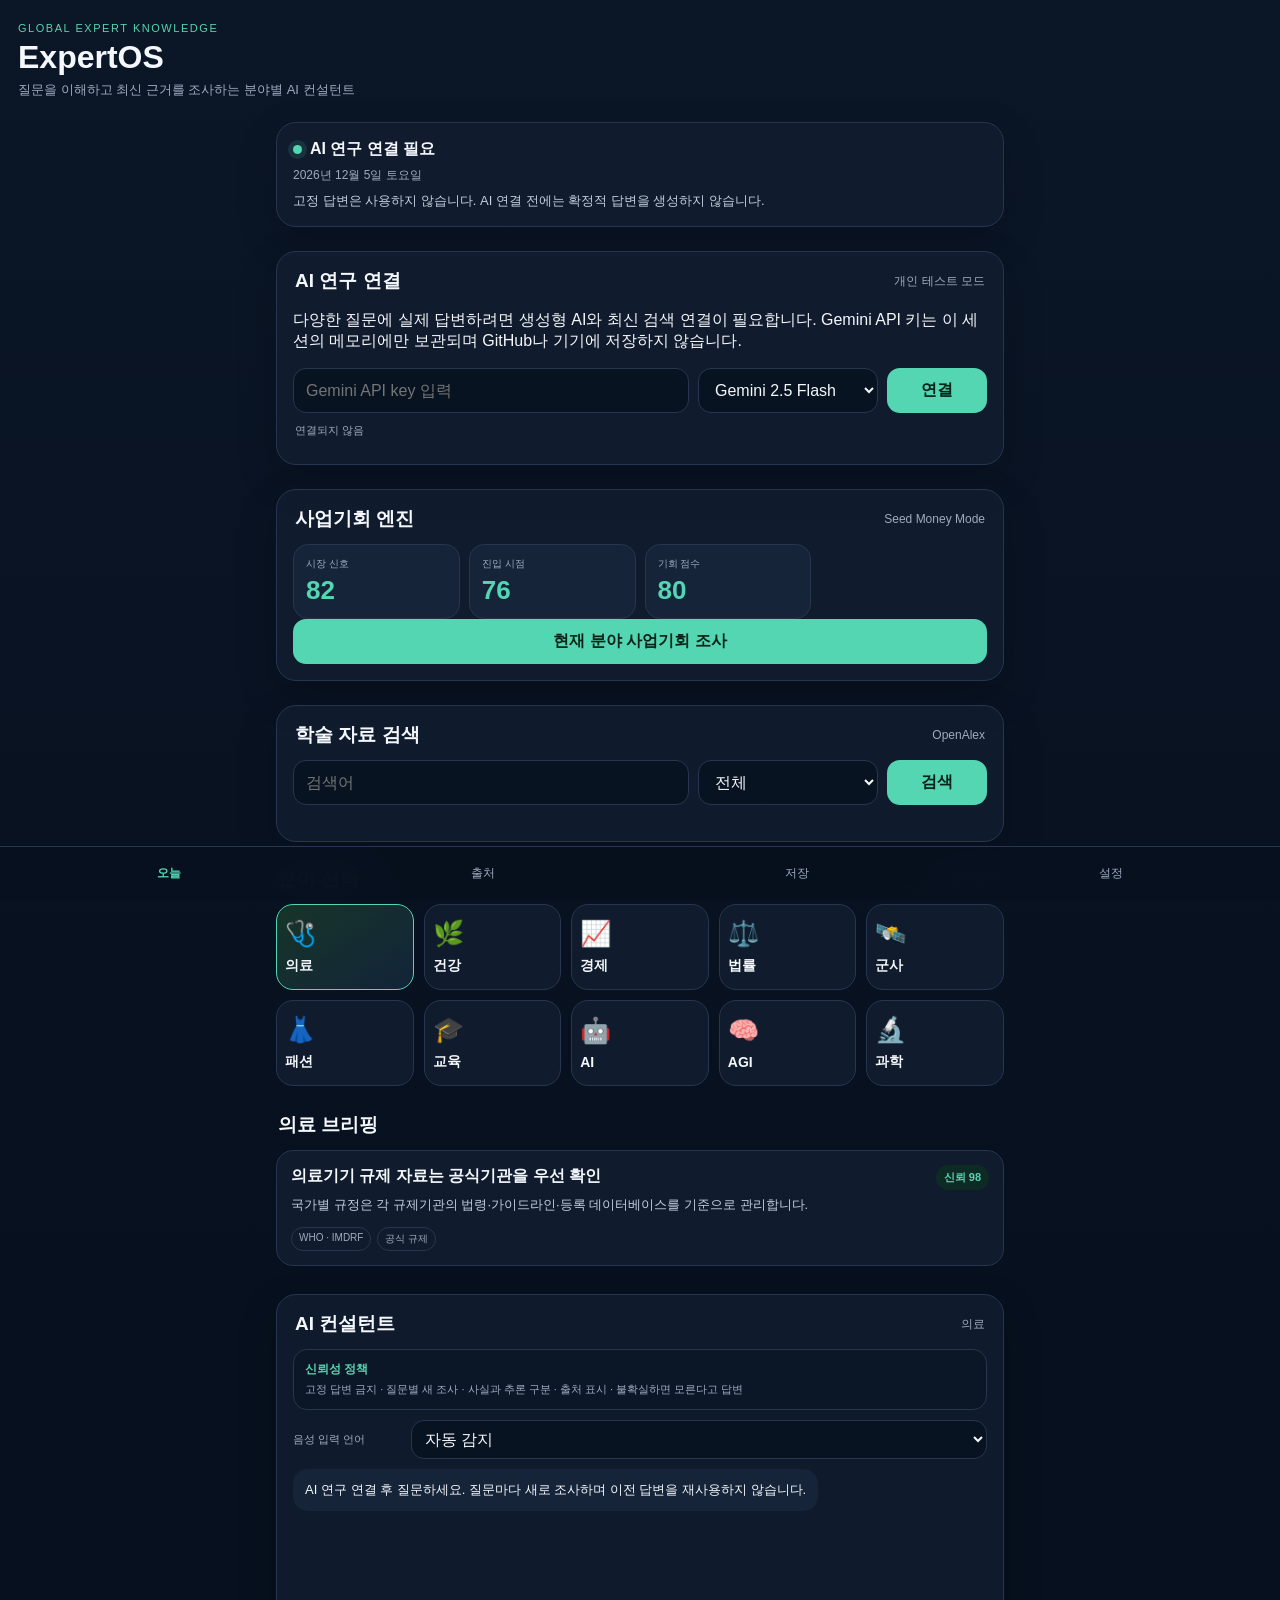
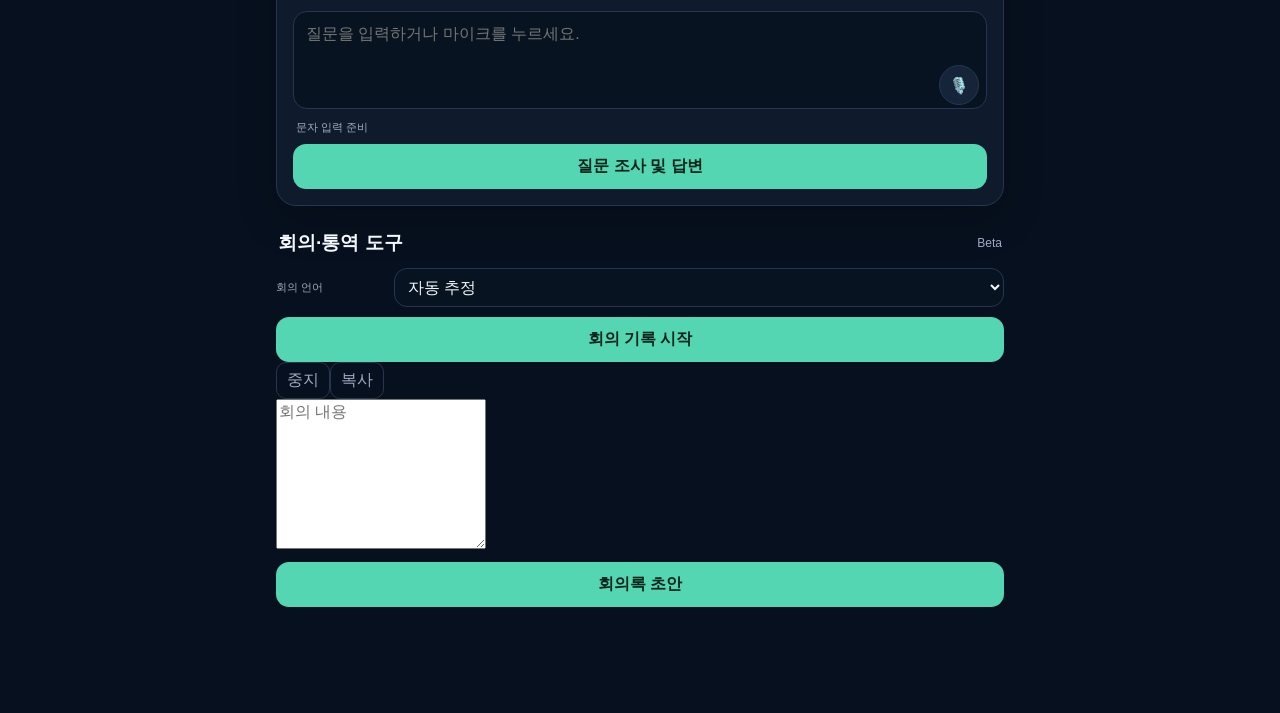
==== index.html @ 3513c25e "Add real AI research connection and reliability controls" ====
<!doctype html>
<html lang="ko">
<head>
<meta charset="utf-8"><meta name="viewport" content="width=device-width,initial-scale=1,viewport-fit=cover"><meta name="theme-color" content="#0b1220"><meta name="apple-mobile-web-app-capable" content="yes"><meta name="apple-mobile-web-app-status-bar-style" content="black-translucent"><meta name="apple-mobile-web-app-title" content="ExpertOS">
<link rel="apple-touch-icon" href="icon.svg"><link rel="icon" href="icon.svg" type="image/svg+xml"><link rel="manifest" href="manifest.webmanifest"><link rel="stylesheet" href="styles.css?v=7"><title>ExpertOS</title>
</head>
<body>
<header class="topbar"><div><p class="eyebrow">GLOBAL EXPERT KNOWLEDGE</p><h1>ExpertOS</h1><p class="subtitle">질문을 이해하고 최신 근거를 조사하는 분야별 AI 컨설턴트</p></div></header>
<main>
<section class="status-card"><div><span class="live-dot"></span><strong id="aiStatusTitle">AI 연구 연결 필요</strong></div><span id="todayLabel"></span><p id="aiStatusText">고정 답변은 사용하지 않습니다. AI 연결 전에는 확정적 답변을 생성하지 않습니다.</p></section>
<section class="global-search" id="aiConnection"><div class="section-head"><h2>AI 연구 연결</h2><span>개인 테스트 모드</span></div><p class="meeting-note">다양한 질문에 실제 답변하려면 생성형 AI와 최신 검색 연결이 필요합니다. Gemini API 키는 이 세션의 메모리에만 보관되며 GitHub나 기기에 저장하지 않습니다.</p><div class="global-search-form"><input id="geminiKey" type="password" placeholder="Gemini API key 입력"><select id="aiModel"><option value="gemini-2.5-flash">Gemini 2.5 Flash</option><option value="gemini-2.5-pro">Gemini 2.5 Pro</option></select><button id="connectAiBtn" type="button">연결</button></div><div id="connectionStatus" class="search-status">연결되지 않음</div></section>
<section class="opportunity-engine"><div class="section-head"><h2>사업기회 엔진</h2><span>Seed Money Mode</span></div><div class="opportunity-grid"><article><small>시장 신호</small><strong id="trendScore">87</strong></article><article><small>진입 시점</small><strong id="timingScore">82</strong></article><article><small>기회 점수</small><strong id="opportunityScore">85</strong></article></div><button id="generateOpportunityBtn" class="primary-action">현재 분야 사업기회 조사</button></section>
<section class="global-search"><div class="section-head"><h2>학술 자료 검색</h2><span>OpenAlex</span></div><form id="globalSearchForm" class="global-search-form"><input id="globalSearchInput" type="search" placeholder="검색어"><select id="globalSearchScope"><option value="all">전체</option><option value="medical">의료</option><option value="economy">경제</option><option value="ai">AI</option><option value="science">과학</option></select><button type="submit">검색</button></form><div id="globalSearchStatus" class="search-status"></div><div id="globalSearchResults" class="search-results"></div></section>
<section><div class="section-head"><h2>분야 선택</h2><span>10개 분야</span></div><div id="categoryGrid" class="category-grid"></div></section>
<section><div class="section-head"><h2 id="briefingTitle">의료 브리핑</h2></div><div id="briefingList" class="briefing-list"></div></section>
<section class="consultant"><div class="section-head"><h2>AI 컨설턴트</h2><span id="selectedDomainLabel">의료</span></div><div class="output-policy"><strong>신뢰성 정책</strong><span>고정 답변 금지 · 질문별 새 조사 · 사실과 추론 구분 · 출처 표시 · 불확실하면 모른다고 답변</span></div><div class="language-row"><label for="speechLanguage">음성 입력 언어</label><select id="speechLanguage"><option value="auto">자동 감지</option><option value="ko-KR">한국어</option><option value="en-GB">English</option><option value="ja-JP">日本語</option><option value="zh-CN">中文</option></select></div><div class="chatbox" id="chatbox"><div class="message assistant">AI 연구 연결 후 질문하세요. 질문마다 새로 조사하며 이전 답변을 재사용하지 않습니다.</div></div><form id="questionForm"><div class="input-wrap"><textarea id="questionInput" rows="4" placeholder="질문을 입력하거나 마이크를 누르세요."></textarea><button type="button" id="micBtn" class="mic-btn">🎙️</button></div><div id="speechStatus" class="speech-status">문자 입력 준비</div><button type="submit" class="submit-btn">질문 조사 및 답변</button></form></section>
<section class="meeting-tools"><div class="section-head"><h2>회의·통역 도구</h2><span>Beta</span></div><div class="language-row"><label for="meetingLanguage">회의 언어</label><select id="meetingLanguage"><option value="auto">자동 추정</option><option value="ko-KR">한국어</option><option value="en-GB">English</option><option value="ja-JP">日本語</option><option value="zh-CN">中文</option></select></div><div class="meeting-actions"><button id="startMeetingBtn" class="primary-action" type="button">회의 기록 시작</button><button id="stopMeetingBtn" class="ghost-btn" type="button" disabled>중지</button><button id="copyMinutesBtn" class="ghost-btn" type="button">복사</button></div><textarea id="meetingTranscript" rows="8" placeholder="회의 내용"></textarea><button id="makeMinutesBtn" class="submit-btn" type="button">회의록 초안</button><div id="meetingSummary" class="meeting-summary"></div></section>
</main>
<nav class="bottom-nav"><button class="active">오늘</button><button id="sourcesBtn">출처</button><button>저장</button><button id="settingsBtn">설정</button></nav>
<dialog id="modal"><div class="modal-head"><h3 id="modalTitle">정보</h3><button id="closeModal">닫기</button></div><div id="modalBody"></div></dialog><dialog id="voiceApprovalModal"><div class="modal-head"><h3>음성 출력 승인</h3><button id="cancelVoice">취소</button></div><p>이 답변을 1회 음성으로 재생할까요?</p><button id="approveVoice" class="approve-voice">승인하고 재생</button></dialog>
<script src="app.js?v=7"></script><script src="meeting.js?v=7"></script>
</body></html>
---- styles.css ----
:root{--bg:#07101e;--panel:#101c2e;--panel2:#16243a;--text:#f4f7fb;--muted:#9eabc0;--accent:#54d6b2;--line:#263650;--gold:#f4c56a}*{box-sizing:border-box}html{background:var(--bg)}body{margin:0;background:linear-gradient(180deg,#0b1627 0%,var(--bg) 55%);color:var(--text);font-family:-apple-system,BlinkMacSystemFont,"Segoe UI",sans-serif;min-height:100vh;padding:env(safe-area-inset-top) 0 calc(82px + env(safe-area-inset-bottom))}button,textarea,input,select{font:inherit}.topbar{display:flex;justify-content:space-between;align-items:flex-start;padding:22px 18px 12px}.eyebrow{font-size:11px;letter-spacing:.14em;color:var(--accent);margin:0 0 5px}h1{font-size:32px;margin:0}.subtitle{color:var(--muted);font-size:13px;margin:5px 0 0;line-height:1.45}.install{border:0;border-radius:12px;padding:10px 12px;background:var(--accent);color:#032017;font-weight:800}.hidden{display:none}main{padding:0 16px 24px;max-width:760px;margin:auto}.status-card,.consultant,.global-search,.opportunity-engine{background:rgba(16,28,46,.94);border:1px solid var(--line);border-radius:20px;padding:16px;margin:10px 0 24px;box-shadow:0 15px 40px rgba(0,0,0,.18)}.status-card>div{display:flex;align-items:center;gap:8px}.status-card>span{display:block;color:var(--muted);font-size:12px;margin:7px 0}.status-card p{margin:0;color:#c5cfdd;font-size:13px;line-height:1.5}.live-dot{width:9px;height:9px;border-radius:50%;background:var(--accent);box-shadow:0 0 0 5px rgba(84,214,178,.12)}.section-head{display:flex;align-items:center;justify-content:space-between;margin:0 2px 12px}.section-head h2{font-size:19px;margin:0}.section-head span{font-size:12px;color:var(--muted)}.engine-flow{display:flex;align-items:center;gap:6px;overflow:auto;padding:5px 0 14px}.engine-flow span{white-space:nowrap;border:1px solid var(--line);border-radius:999px;padding:7px 10px;font-size:11px;background:#0b1727}.engine-flow b{color:var(--accent)}.opportunity-grid{display:grid;grid-template-columns:repeat(2,1fr);gap:9px}.opportunity-grid article{border:1px solid var(--line);border-radius:15px;background:var(--panel2);padding:12px;display:flex;flex-direction:column;gap:4px}.opportunity-grid small,.opportunity-grid span{font-size:10px;color:var(--muted)}.opportunity-grid strong{font-size:26px;color:var(--accent)}.timing-bar{display:grid;grid-template-columns:1fr 1.4fr 1fr;margin:13px 0;border-radius:12px;overflow:hidden;font-size:10px;text-align:center}.timing-bar span{padding:8px 4px}.too-early{background:#17233a;color:var(--muted)}.sweet-spot{background:#164234;color:var(--accent);font-weight:800}.too-late{background:#3b2527;color:#ffb0b0}.business-insight{border-left:3px solid var(--gold);background:#171c2b;border-radius:0 13px 13px 0;padding:12px;margin:12px 0}.business-insight strong{font-size:12px;color:var(--gold)}.business-insight p{font-size:12px;line-height:1.55;color:#d2dae6;margin:6px 0 0}.primary-action,.global-search-form button,.submit-btn,.approve-voice{width:100%;border:0;border-radius:13px;padding:12px;background:var(--accent);color:#062319;font-weight:900}.global-search-form{display:grid;gap:9px}.global-search-form input,.global-search-form select,.language-row select{width:100%;border:1px solid var(--line);border-radius:13px;background:#081321;color:var(--text);padding:12px;outline:none}.search-status{font-size:11px;color:var(--muted);padding:10px 2px}.search-results{display:grid;gap:10px}.search-card{border:1px solid var(--line);border-radius:15px;background:var(--panel2);padding:13px}.search-card h3{font-size:15px;line-height:1.4;margin:0 0 7px}.search-card p{font-size:12px;color:var(--muted);margin:0}.search-card a{display:inline-block;margin-top:10px;color:var(--accent);font-size:12px;text-decoration:none}.category-grid{display:grid;grid-template-columns:repeat(3,1fr);gap:10px;margin-bottom:26px}.category{min-height:86px;border:1px solid var(--line);background:var(--panel);color:var(--text);border-radius:17px;padding:12px 8px;text-align:left}.category.active{border-color:var(--accent);background:linear-gradient(145deg,#173529,#122439)}.category .icon{font-size:25px;display:block;margin-bottom:8px}.category strong{font-size:14px}.ghost-btn{border:1px solid var(--line);color:var(--muted);background:transparent;border-radius:10px;padding:7px 10px}.briefing-list{display:grid;gap:12px;margin-bottom:28px}.brief-card{background:var(--panel);border:1px solid var(--line);border-radius:17px;padding:14px}.brief-top{display:flex;justify-content:space-between;gap:10px;align-items:flex-start}.brief-card h3{font-size:16px;line-height:1.35;margin:0 0 8px}.brief-card p{font-size:13px;line-height:1.55;color:#c4cddd;margin:0}.score{white-space:nowrap;background:#0d2b24;color:var(--accent);border-radius:999px;padding:5px 8px;font-size:11px;font-weight:800}.meta{display:flex;flex-wrap:wrap;gap:6px;margin-top:12px}.tag{font-size:10px;border:1px solid var(--line);border-radius:999px;padding:4px 7px;color:var(--muted);background:transparent}.output-policy{display:flex;flex-direction:column;gap:4px;border:1px solid var(--line);background:#0b1727;border-radius:14px;padding:11px;margin-bottom:10px}.output-policy strong{font-size:12px;color:var(--accent)}.output-policy span{font-size:11px;color:var(--muted);line-height:1.45}.language-row{display:grid;grid-template-columns:110px 1fr;gap:8px;align-items:center;margin-bottom:10px}.language-row label{font-size:11px;color:var(--muted)}.language-row select{padding:9px}.chatbox{min-height:130px;max-height:360px;overflow:auto;display:flex;flex-direction:column;gap:10px;margin-bottom:12px}.message{border-radius:15px;padding:11px 12px;font-size:13px;line-height:1.55;white-space:pre-wrap}.message.assistant{background:var(--panel2);align-self:flex-start}.message.user{background:#194a3d;align-self:flex-end}.assistant-block{align-self:flex-start;max-width:100%}.assistant-block .message{margin-bottom:6px}.speak-request{border:1px solid var(--line);background:transparent;color:var(--accent);border-radius:10px;padding:7px 10px;font-size:12px}.input-wrap{position:relative}.input-wrap textarea{width:100%;resize:none;background:#081321;color:var(--text);border:1px solid var(--line);border-radius:14px;padding:12px 54px 12px 12px;outline:none}.mic-btn{position:absolute;right:8px;bottom:8px;width:40px;height:40px;border:1px solid var(--line);border-radius:50%;background:var(--panel2);color:var(--text)}.mic-btn.listening{background:#7c2630;box-shadow:0 0 0 5px rgba(255,139,139,.15)}.speech-status{font-size:11px;color:var(--muted);padding:7px 3px 0}.submit-btn{margin-top:9px}.disclaimer{font-size:10px;color:var(--muted);line-height:1.5;margin:10px 2px 0}.bottom-nav{position:fixed;left:0;right:0;bottom:0;padding:8px 12px calc(8px + env(safe-area-inset-bottom));background:rgba(7,16,30,.94);backdrop-filter:blur(18px);border-top:1px solid var(--line);display:grid;grid-template-columns:repeat(4,1fr);z-index:10}.bottom-nav button{border:0;background:transparent;color:var(--muted);padding:10px 2px;font-size:12px}.bottom-nav button.active{color:var(--accent);font-weight:800}dialog{width:min(92vw,560px);border:1px solid var(--line);border-radius:20px;background:var(--panel);color:var(--text);padding:16px}dialog::backdrop{background:rgba(0,0,0,.68)}.modal-head{display:flex;justify-content:space-between;align-items:center}.modal-head h3{margin:0}.modal-head button{border:0;background:transparent;color:var(--accent)}.source-row{padding:12px 0;border-bottom:1px solid var(--line)}.source-row strong{display:block;font-size:14px}.source-row span,.empty{font-size:12px;color:var(--muted)}@media(min-width:700px){.category-grid{grid-template-columns:repeat(5,1fr)}.global-search-form{grid-template-columns:1fr 180px 100px}.opportunity-grid{grid-template-columns:repeat(4,1fr)}}
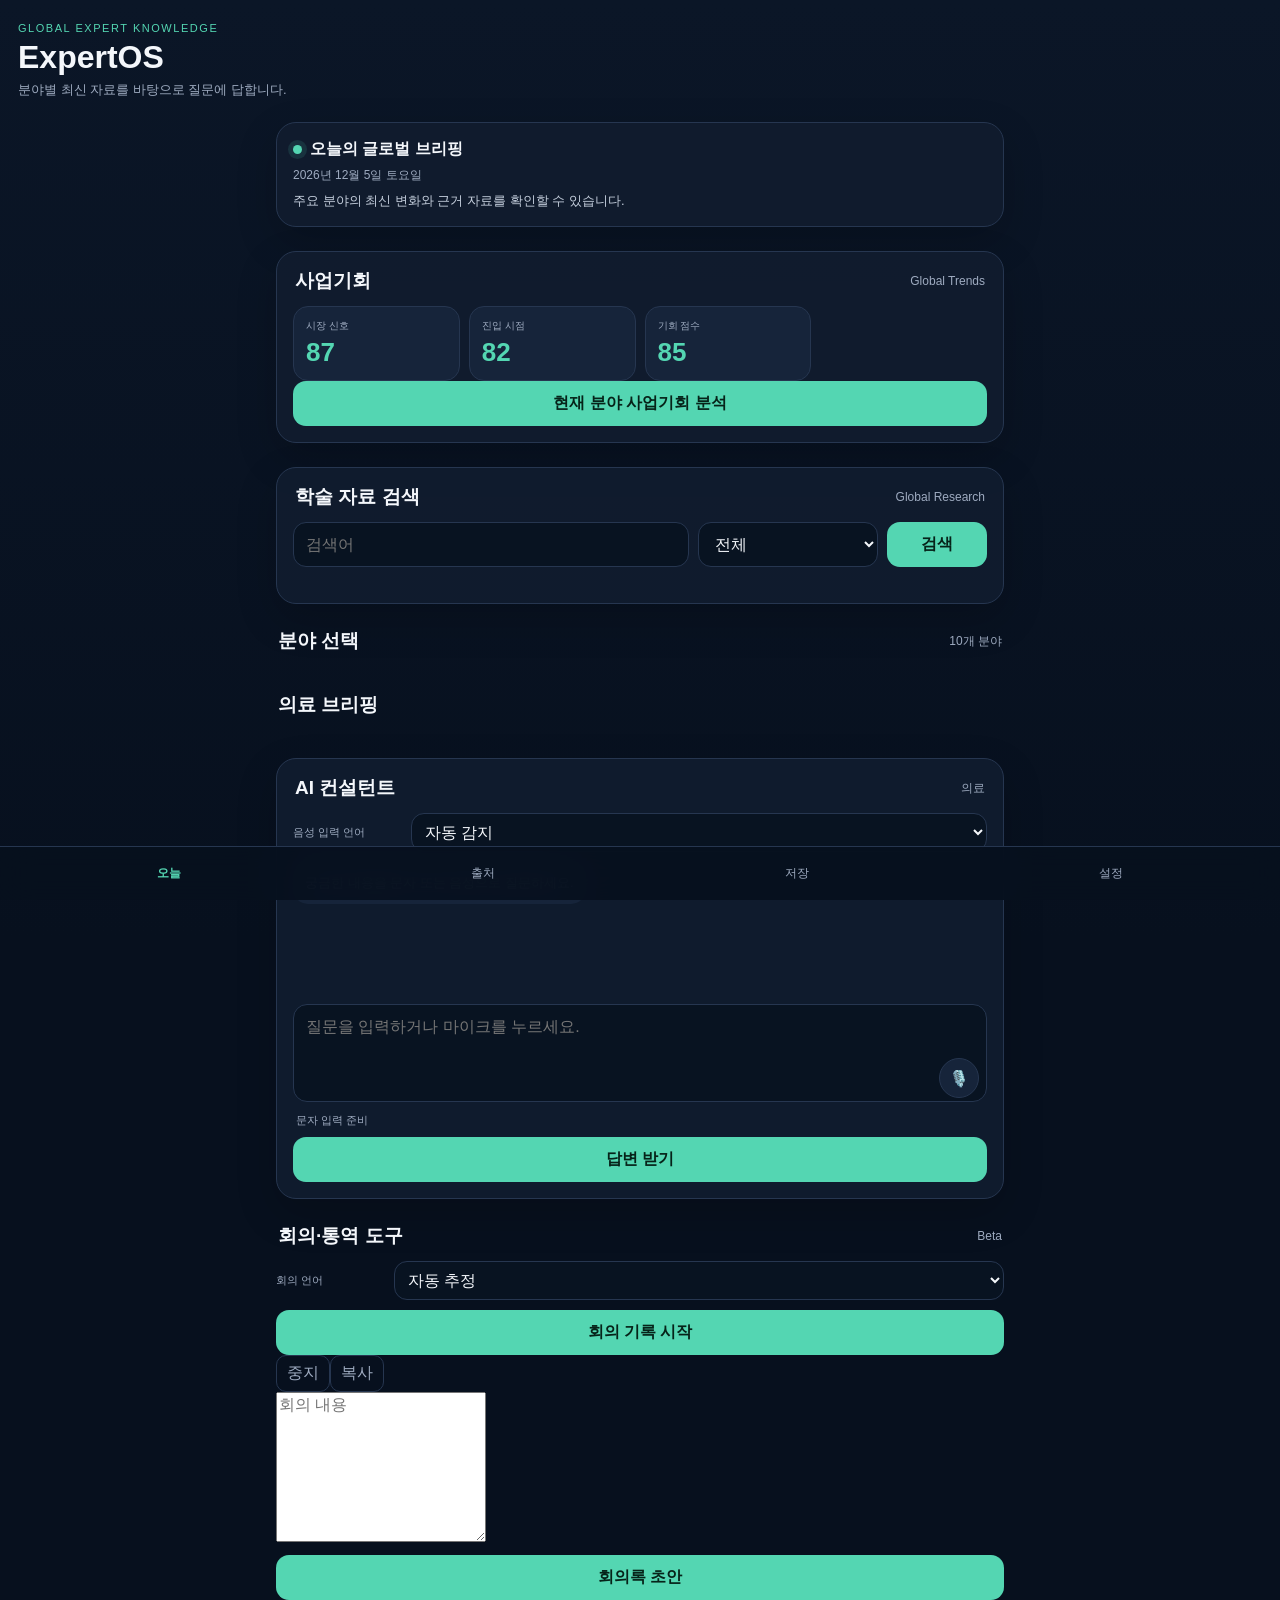
==== commit 34b27540: "Hide internal AI policies and API key setup from users" ====
--- a/index.html
+++ b/index.html
@@ -2,21 +2,20 @@
 <html lang="ko">
 <head>
 <meta charset="utf-8"><meta name="viewport" content="width=device-width,initial-scale=1,viewport-fit=cover"><meta name="theme-color" content="#0b1220"><meta name="apple-mobile-web-app-capable" content="yes"><meta name="apple-mobile-web-app-status-bar-style" content="black-translucent"><meta name="apple-mobile-web-app-title" content="ExpertOS">
-<link rel="apple-touch-icon" href="icon.svg"><link rel="icon" href="icon.svg" type="image/svg+xml"><link rel="manifest" href="manifest.webmanifest"><link rel="stylesheet" href="styles.css?v=7"><title>ExpertOS</title>
+<link rel="apple-touch-icon" href="icon.svg"><link rel="icon" href="icon.svg" type="image/svg+xml"><link rel="manifest" href="manifest.webmanifest"><link rel="stylesheet" href="styles.css?v=8"><title>ExpertOS</title>
 </head>
 <body>
-<header class="topbar"><div><p class="eyebrow">GLOBAL EXPERT KNOWLEDGE</p><h1>ExpertOS</h1><p class="subtitle">질문을 이해하고 최신 근거를 조사하는 분야별 AI 컨설턴트</p></div></header>
+<header class="topbar"><div><p class="eyebrow">GLOBAL EXPERT KNOWLEDGE</p><h1>ExpertOS</h1><p class="subtitle">분야별 최신 자료를 바탕으로 질문에 답합니다.</p></div></header>
 <main>
-<section class="status-card"><div><span class="live-dot"></span><strong id="aiStatusTitle">AI 연구 연결 필요</strong></div><span id="todayLabel"></span><p id="aiStatusText">고정 답변은 사용하지 않습니다. AI 연결 전에는 확정적 답변을 생성하지 않습니다.</p></section>
-<section class="global-search" id="aiConnection"><div class="section-head"><h2>AI 연구 연결</h2><span>개인 테스트 모드</span></div><p class="meeting-note">다양한 질문에 실제 답변하려면 생성형 AI와 최신 검색 연결이 필요합니다. Gemini API 키는 이 세션의 메모리에만 보관되며 GitHub나 기기에 저장하지 않습니다.</p><div class="global-search-form"><input id="geminiKey" type="password" placeholder="Gemini API key 입력"><select id="aiModel"><option value="gemini-2.5-flash">Gemini 2.5 Flash</option><option value="gemini-2.5-pro">Gemini 2.5 Pro</option></select><button id="connectAiBtn" type="button">연결</button></div><div id="connectionStatus" class="search-status">연결되지 않음</div></section>
-<section class="opportunity-engine"><div class="section-head"><h2>사업기회 엔진</h2><span>Seed Money Mode</span></div><div class="opportunity-grid"><article><small>시장 신호</small><strong id="trendScore">87</strong></article><article><small>진입 시점</small><strong id="timingScore">82</strong></article><article><small>기회 점수</small><strong id="opportunityScore">85</strong></article></div><button id="generateOpportunityBtn" class="primary-action">현재 분야 사업기회 조사</button></section>
-<section class="global-search"><div class="section-head"><h2>학술 자료 검색</h2><span>OpenAlex</span></div><form id="globalSearchForm" class="global-search-form"><input id="globalSearchInput" type="search" placeholder="검색어"><select id="globalSearchScope"><option value="all">전체</option><option value="medical">의료</option><option value="economy">경제</option><option value="ai">AI</option><option value="science">과학</option></select><button type="submit">검색</button></form><div id="globalSearchStatus" class="search-status"></div><div id="globalSearchResults" class="search-results"></div></section>
+<section class="status-card"><div><span class="live-dot"></span><strong>오늘의 글로벌 브리핑</strong></div><span id="todayLabel"></span><p>주요 분야의 최신 변화와 근거 자료를 확인할 수 있습니다.</p></section>
+<section class="opportunity-engine"><div class="section-head"><h2>사업기회</h2><span>Global Trends</span></div><div class="opportunity-grid"><article><small>시장 신호</small><strong id="trendScore">87</strong></article><article><small>진입 시점</small><strong id="timingScore">82</strong></article><article><small>기회 점수</small><strong id="opportunityScore">85</strong></article></div><button id="generateOpportunityBtn" class="primary-action">현재 분야 사업기회 분석</button></section>
+<section class="global-search"><div class="section-head"><h2>학술 자료 검색</h2><span>Global Research</span></div><form id="globalSearchForm" class="global-search-form"><input id="globalSearchInput" type="search" placeholder="검색어"><select id="globalSearchScope"><option value="all">전체</option><option value="medical">의료</option><option value="economy">경제</option><option value="ai">AI</option><option value="science">과학</option></select><button type="submit">검색</button></form><div id="globalSearchStatus" class="search-status"></div><div id="globalSearchResults" class="search-results"></div></section>
 <section><div class="section-head"><h2>분야 선택</h2><span>10개 분야</span></div><div id="categoryGrid" class="category-grid"></div></section>
 <section><div class="section-head"><h2 id="briefingTitle">의료 브리핑</h2></div><div id="briefingList" class="briefing-list"></div></section>
-<section class="consultant"><div class="section-head"><h2>AI 컨설턴트</h2><span id="selectedDomainLabel">의료</span></div><div class="output-policy"><strong>신뢰성 정책</strong><span>고정 답변 금지 · 질문별 새 조사 · 사실과 추론 구분 · 출처 표시 · 불확실하면 모른다고 답변</span></div><div class="language-row"><label for="speechLanguage">음성 입력 언어</label><select id="speechLanguage"><option value="auto">자동 감지</option><option value="ko-KR">한국어</option><option value="en-GB">English</option><option value="ja-JP">日本語</option><option value="zh-CN">中文</option></select></div><div class="chatbox" id="chatbox"><div class="message assistant">AI 연구 연결 후 질문하세요. 질문마다 새로 조사하며 이전 답변을 재사용하지 않습니다.</div></div><form id="questionForm"><div class="input-wrap"><textarea id="questionInput" rows="4" placeholder="질문을 입력하거나 마이크를 누르세요."></textarea><button type="button" id="micBtn" class="mic-btn">🎙️</button></div><div id="speechStatus" class="speech-status">문자 입력 준비</div><button type="submit" class="submit-btn">질문 조사 및 답변</button></form></section>
+<section class="consultant"><div class="section-head"><h2>AI 컨설턴트</h2><span id="selectedDomainLabel">의료</span></div><div class="language-row"><label for="speechLanguage">음성 입력 언어</label><select id="speechLanguage"><option value="auto">자동 감지</option><option value="ko-KR">한국어</option><option value="en-GB">English</option><option value="ja-JP">日本語</option><option value="zh-CN">中文</option></select></div><div class="chatbox" id="chatbox"><div class="message assistant">궁금한 내용을 문자 또는 음성으로 질문하세요.</div></div><form id="questionForm"><div class="input-wrap"><textarea id="questionInput" rows="4" placeholder="질문을 입력하거나 마이크를 누르세요."></textarea><button type="button" id="micBtn" class="mic-btn">🎙️</button></div><div id="speechStatus" class="speech-status">문자 입력 준비</div><button type="submit" class="submit-btn">답변 받기</button></form></section>
 <section class="meeting-tools"><div class="section-head"><h2>회의·통역 도구</h2><span>Beta</span></div><div class="language-row"><label for="meetingLanguage">회의 언어</label><select id="meetingLanguage"><option value="auto">자동 추정</option><option value="ko-KR">한국어</option><option value="en-GB">English</option><option value="ja-JP">日本語</option><option value="zh-CN">中文</option></select></div><div class="meeting-actions"><button id="startMeetingBtn" class="primary-action" type="button">회의 기록 시작</button><button id="stopMeetingBtn" class="ghost-btn" type="button" disabled>중지</button><button id="copyMinutesBtn" class="ghost-btn" type="button">복사</button></div><textarea id="meetingTranscript" rows="8" placeholder="회의 내용"></textarea><button id="makeMinutesBtn" class="submit-btn" type="button">회의록 초안</button><div id="meetingSummary" class="meeting-summary"></div></section>
 </main>
 <nav class="bottom-nav"><button class="active">오늘</button><button id="sourcesBtn">출처</button><button>저장</button><button id="settingsBtn">설정</button></nav>
 <dialog id="modal"><div class="modal-head"><h3 id="modalTitle">정보</h3><button id="closeModal">닫기</button></div><div id="modalBody"></div></dialog><dialog id="voiceApprovalModal"><div class="modal-head"><h3>음성 출력 승인</h3><button id="cancelVoice">취소</button></div><p>이 답변을 1회 음성으로 재생할까요?</p><button id="approveVoice" class="approve-voice">승인하고 재생</button></dialog>
-<script src="app.js?v=7"></script><script src="meeting.js?v=7"></script>
+<script src="config.js?v=8"></script><script src="app.js?v=8"></script><script src="meeting.js?v=8"></script>
 </body></html>
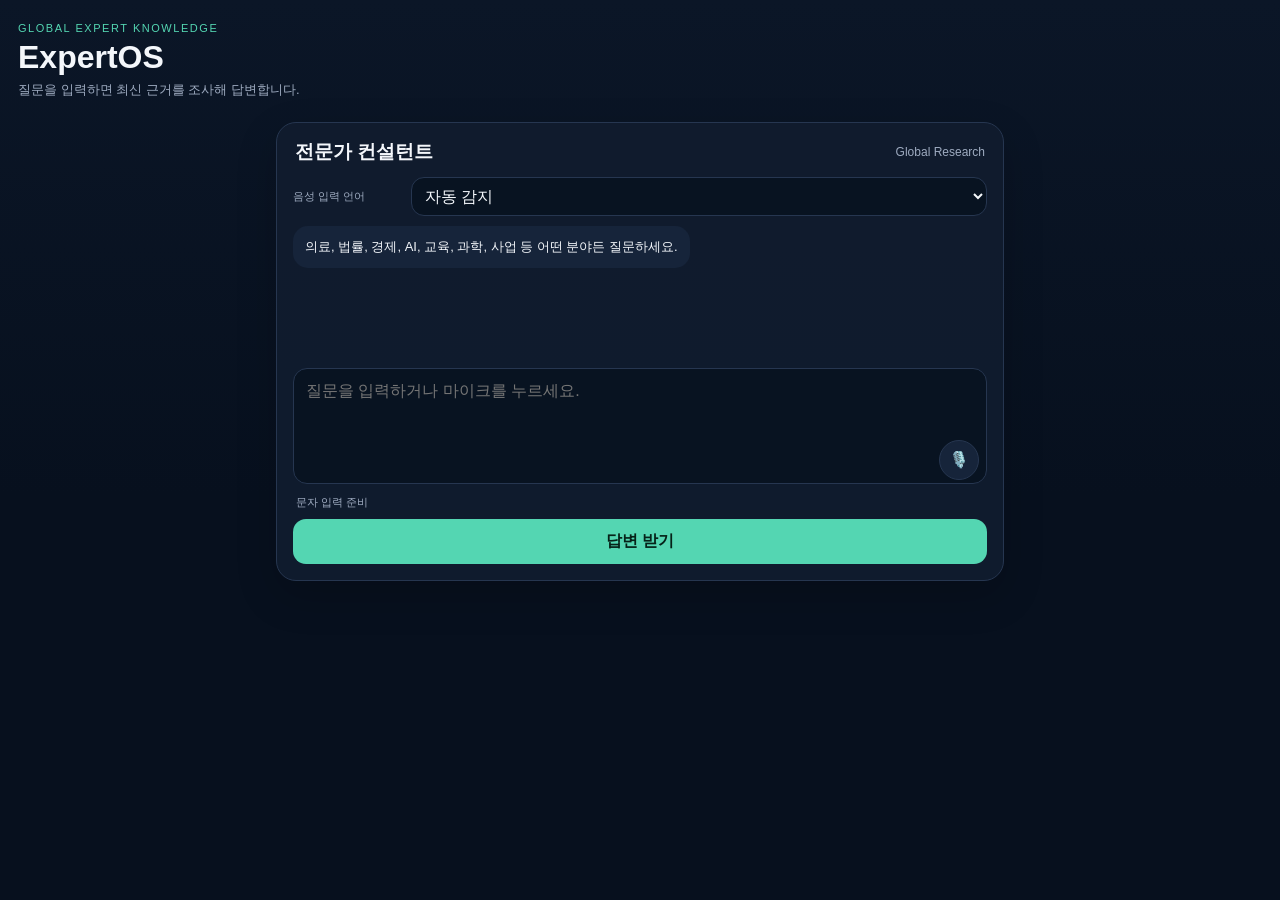
==== commit dab83699: "Simplify ExpertOS interface and connect live consultant" ====
--- a/index.html
+++ b/index.html
@@ -1,21 +1,61 @@
 <!doctype html>
 <html lang="ko">
 <head>
-<meta charset="utf-8"><meta name="viewport" content="width=device-width,initial-scale=1,viewport-fit=cover"><meta name="theme-color" content="#0b1220"><meta name="apple-mobile-web-app-capable" content="yes"><meta name="apple-mobile-web-app-status-bar-style" content="black-translucent"><meta name="apple-mobile-web-app-title" content="ExpertOS">
-<link rel="apple-touch-icon" href="icon.svg"><link rel="icon" href="icon.svg" type="image/svg+xml"><link rel="manifest" href="manifest.webmanifest"><link rel="stylesheet" href="styles.css?v=8"><title>ExpertOS</title>
+<meta charset="utf-8">
+<meta name="viewport" content="width=device-width,initial-scale=1,viewport-fit=cover">
+<meta name="theme-color" content="#0b1220">
+<meta name="apple-mobile-web-app-capable" content="yes">
+<meta name="apple-mobile-web-app-status-bar-style" content="black-translucent">
+<meta name="apple-mobile-web-app-title" content="ExpertOS">
+<link rel="apple-touch-icon" href="icon.svg">
+<link rel="icon" href="icon.svg" type="image/svg+xml">
+<link rel="manifest" href="manifest.webmanifest">
+<link rel="stylesheet" href="styles.css?v=10">
+<title>ExpertOS</title>
 </head>
 <body>
-<header class="topbar"><div><p class="eyebrow">GLOBAL EXPERT KNOWLEDGE</p><h1>ExpertOS</h1><p class="subtitle">분야별 최신 자료를 바탕으로 질문에 답합니다.</p></div></header>
+<header class="topbar">
+  <div>
+    <p class="eyebrow">GLOBAL EXPERT KNOWLEDGE</p>
+    <h1>ExpertOS</h1>
+    <p class="subtitle">질문을 입력하면 최신 근거를 조사해 답변합니다.</p>
+  </div>
+</header>
 <main>
-<section class="status-card"><div><span class="live-dot"></span><strong>오늘의 글로벌 브리핑</strong></div><span id="todayLabel"></span><p>주요 분야의 최신 변화와 근거 자료를 확인할 수 있습니다.</p></section>
-<section class="opportunity-engine"><div class="section-head"><h2>사업기회</h2><span>Global Trends</span></div><div class="opportunity-grid"><article><small>시장 신호</small><strong id="trendScore">87</strong></article><article><small>진입 시점</small><strong id="timingScore">82</strong></article><article><small>기회 점수</small><strong id="opportunityScore">85</strong></article></div><button id="generateOpportunityBtn" class="primary-action">현재 분야 사업기회 분석</button></section>
-<section class="global-search"><div class="section-head"><h2>학술 자료 검색</h2><span>Global Research</span></div><form id="globalSearchForm" class="global-search-form"><input id="globalSearchInput" type="search" placeholder="검색어"><select id="globalSearchScope"><option value="all">전체</option><option value="medical">의료</option><option value="economy">경제</option><option value="ai">AI</option><option value="science">과학</option></select><button type="submit">검색</button></form><div id="globalSearchStatus" class="search-status"></div><div id="globalSearchResults" class="search-results"></div></section>
-<section><div class="section-head"><h2>분야 선택</h2><span>10개 분야</span></div><div id="categoryGrid" class="category-grid"></div></section>
-<section><div class="section-head"><h2 id="briefingTitle">의료 브리핑</h2></div><div id="briefingList" class="briefing-list"></div></section>
-<section class="consultant"><div class="section-head"><h2>AI 컨설턴트</h2><span id="selectedDomainLabel">의료</span></div><div class="language-row"><label for="speechLanguage">음성 입력 언어</label><select id="speechLanguage"><option value="auto">자동 감지</option><option value="ko-KR">한국어</option><option value="en-GB">English</option><option value="ja-JP">日本語</option><option value="zh-CN">中文</option></select></div><div class="chatbox" id="chatbox"><div class="message assistant">궁금한 내용을 문자 또는 음성으로 질문하세요.</div></div><form id="questionForm"><div class="input-wrap"><textarea id="questionInput" rows="4" placeholder="질문을 입력하거나 마이크를 누르세요."></textarea><button type="button" id="micBtn" class="mic-btn">🎙️</button></div><div id="speechStatus" class="speech-status">문자 입력 준비</div><button type="submit" class="submit-btn">답변 받기</button></form></section>
-<section class="meeting-tools"><div class="section-head"><h2>회의·통역 도구</h2><span>Beta</span></div><div class="language-row"><label for="meetingLanguage">회의 언어</label><select id="meetingLanguage"><option value="auto">자동 추정</option><option value="ko-KR">한국어</option><option value="en-GB">English</option><option value="ja-JP">日本語</option><option value="zh-CN">中文</option></select></div><div class="meeting-actions"><button id="startMeetingBtn" class="primary-action" type="button">회의 기록 시작</button><button id="stopMeetingBtn" class="ghost-btn" type="button" disabled>중지</button><button id="copyMinutesBtn" class="ghost-btn" type="button">복사</button></div><textarea id="meetingTranscript" rows="8" placeholder="회의 내용"></textarea><button id="makeMinutesBtn" class="submit-btn" type="button">회의록 초안</button><div id="meetingSummary" class="meeting-summary"></div></section>
+  <section class="consultant">
+    <div class="section-head"><h2>전문가 컨설턴트</h2><span>Global Research</span></div>
+    <div class="language-row">
+      <label for="speechLanguage">음성 입력 언어</label>
+      <select id="speechLanguage">
+        <option value="auto">자동 감지</option>
+        <option value="ko-KR">한국어</option>
+        <option value="en-GB">English</option>
+        <option value="ja-JP">日本語</option>
+        <option value="zh-CN">中文</option>
+        <option value="es-ES">Español</option>
+        <option value="fr-FR">Français</option>
+        <option value="de-DE">Deutsch</option>
+      </select>
+    </div>
+    <div class="chatbox" id="chatbox">
+      <div class="message assistant">의료, 법률, 경제, AI, 교육, 과학, 사업 등 어떤 분야든 질문하세요.</div>
+    </div>
+    <form id="questionForm">
+      <div class="input-wrap">
+        <textarea id="questionInput" rows="5" placeholder="질문을 입력하거나 마이크를 누르세요."></textarea>
+        <button type="button" id="micBtn" class="mic-btn" aria-label="음성 입력">🎙️</button>
+      </div>
+      <div id="speechStatus" class="speech-status">문자 입력 준비</div>
+      <button type="submit" class="submit-btn">답변 받기</button>
+    </form>
+  </section>
 </main>
-<nav class="bottom-nav"><button class="active">오늘</button><button id="sourcesBtn">출처</button><button>저장</button><button id="settingsBtn">설정</button></nav>
-<dialog id="modal"><div class="modal-head"><h3 id="modalTitle">정보</h3><button id="closeModal">닫기</button></div><div id="modalBody"></div></dialog><dialog id="voiceApprovalModal"><div class="modal-head"><h3>음성 출력 승인</h3><button id="cancelVoice">취소</button></div><p>이 답변을 1회 음성으로 재생할까요?</p><button id="approveVoice" class="approve-voice">승인하고 재생</button></dialog>
-<script src="config.js?v=8"></script><script src="app.js?v=8"></script><script src="meeting.js?v=8"></script>
-</body></html>+<dialog id="voiceApprovalModal">
+  <div class="modal-head"><h3>음성 출력 승인</h3><button id="cancelVoice">취소</button></div>
+  <p>이 답변을 1회 음성으로 재생할까요?</p>
+  <button id="approveVoice" class="approve-voice">승인하고 재생</button>
+</dialog>
+<script src="config.js?v=10"></script>
+<script src="app.js?v=10"></script>
+</body>
+</html>
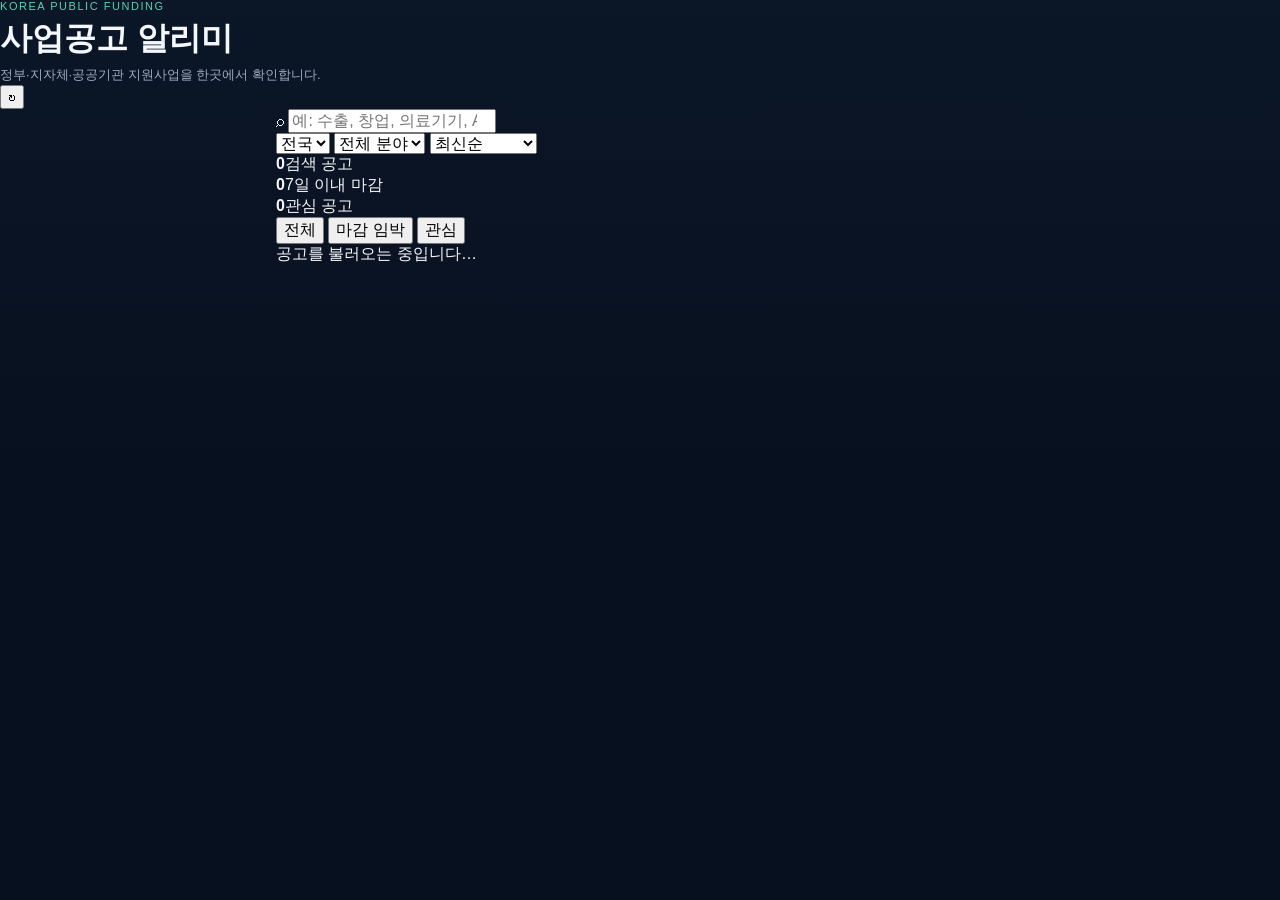
==== commit d3f6dd1a: "Build mobile Korean public funding notice PWA" ====
--- a/index.html
+++ b/index.html
@@ -3,59 +3,67 @@
 <head>
 <meta charset="utf-8">
 <meta name="viewport" content="width=device-width,initial-scale=1,viewport-fit=cover">
-<meta name="theme-color" content="#0b1220">
+<meta name="theme-color" content="#0f766e">
 <meta name="apple-mobile-web-app-capable" content="yes">
-<meta name="apple-mobile-web-app-status-bar-style" content="black-translucent">
-<meta name="apple-mobile-web-app-title" content="ExpertOS">
+<meta name="apple-mobile-web-app-status-bar-style" content="default">
+<meta name="apple-mobile-web-app-title" content="사업공고">
 <link rel="apple-touch-icon" href="icon.svg">
 <link rel="icon" href="icon.svg" type="image/svg+xml">
 <link rel="manifest" href="manifest.webmanifest">
-<link rel="stylesheet" href="styles.css?v=10">
-<title>ExpertOS</title>
+<link rel="stylesheet" href="styles.css?v=11">
+<title>사업공고 알리미</title>
 </head>
 <body>
-<header class="topbar">
+<header class="app-header">
   <div>
-    <p class="eyebrow">GLOBAL EXPERT KNOWLEDGE</p>
-    <h1>ExpertOS</h1>
-    <p class="subtitle">질문을 입력하면 최신 근거를 조사해 답변합니다.</p>
+    <p class="eyebrow">KOREA PUBLIC FUNDING</p>
+    <h1>사업공고 알리미</h1>
+    <p class="subtitle">정부·지자체·공공기관 지원사업을 한곳에서 확인합니다.</p>
   </div>
+  <button id="refreshBtn" class="icon-btn" aria-label="새로고침">↻</button>
 </header>
+
 <main>
-  <section class="consultant">
-    <div class="section-head"><h2>전문가 컨설턴트</h2><span>Global Research</span></div>
-    <div class="language-row">
-      <label for="speechLanguage">음성 입력 언어</label>
-      <select id="speechLanguage">
-        <option value="auto">자동 감지</option>
-        <option value="ko-KR">한국어</option>
-        <option value="en-GB">English</option>
-        <option value="ja-JP">日本語</option>
-        <option value="zh-CN">中文</option>
-        <option value="es-ES">Español</option>
-        <option value="fr-FR">Français</option>
-        <option value="de-DE">Deutsch</option>
+  <section class="search-panel">
+    <label class="search-box">
+      <span>⌕</span>
+      <input id="keywordInput" type="search" placeholder="예: 수출, 창업, 의료기기, AI">
+    </label>
+    <div class="filters">
+      <select id="regionFilter" aria-label="지역">
+        <option value="">전국</option><option>서울</option><option>부산</option><option>대구</option><option>인천</option><option>광주</option><option>대전</option><option>울산</option><option>세종</option><option>경기</option><option>강원</option><option>충북</option><option>충남</option><option>전북</option><option>전남</option><option>경북</option><option>경남</option><option>제주</option>
+      </select>
+      <select id="categoryFilter" aria-label="분야">
+        <option value="">전체 분야</option><option>금융</option><option>기술</option><option>인력</option><option>수출</option><option>내수</option><option>창업</option><option>경영</option><option>기타</option>
+      </select>
+      <select id="sortFilter" aria-label="정렬">
+        <option value="latest">최신순</option><option value="deadline">마감 임박순</option>
       </select>
     </div>
-    <div class="chatbox" id="chatbox">
-      <div class="message assistant">의료, 법률, 경제, AI, 교육, 과학, 사업 등 어떤 분야든 질문하세요.</div>
-    </div>
-    <form id="questionForm">
-      <div class="input-wrap">
-        <textarea id="questionInput" rows="5" placeholder="질문을 입력하거나 마이크를 누르세요."></textarea>
-        <button type="button" id="micBtn" class="mic-btn" aria-label="음성 입력">🎙️</button>
-      </div>
-      <div id="speechStatus" class="speech-status">문자 입력 준비</div>
-      <button type="submit" class="submit-btn">답변 받기</button>
-    </form>
   </section>
+
+  <section class="summary-row">
+    <article><strong id="totalCount">0</strong><span>검색 공고</span></article>
+    <article><strong id="urgentCount">0</strong><span>7일 이내 마감</span></article>
+    <article><strong id="savedCount">0</strong><span>관심 공고</span></article>
+  </section>
+
+  <div class="tabbar" role="tablist">
+    <button id="allTab" class="active" type="button">전체</button>
+    <button id="urgentTab" type="button">마감 임박</button>
+    <button id="savedTab" type="button">관심</button>
+  </div>
+
+  <section id="status" class="status">공고를 불러오는 중입니다…</section>
+  <section id="noticeList" class="notice-list" aria-live="polite"></section>
 </main>
-<dialog id="voiceApprovalModal">
-  <div class="modal-head"><h3>음성 출력 승인</h3><button id="cancelVoice">취소</button></div>
-  <p>이 답변을 1회 음성으로 재생할까요?</p>
-  <button id="approveVoice" class="approve-voice">승인하고 재생</button>
+
+<dialog id="detailDialog">
+  <div class="dialog-head"><h2 id="detailTitle"></h2><button id="closeDialog" type="button">닫기</button></div>
+  <div id="detailBody"></div>
 </dialog>
-<script src="config.js?v=10"></script>
-<script src="app.js?v=10"></script>
+
+<script src="config.js?v=11"></script>
+<script src="app.js?v=11"></script>
 </body>
 </html>
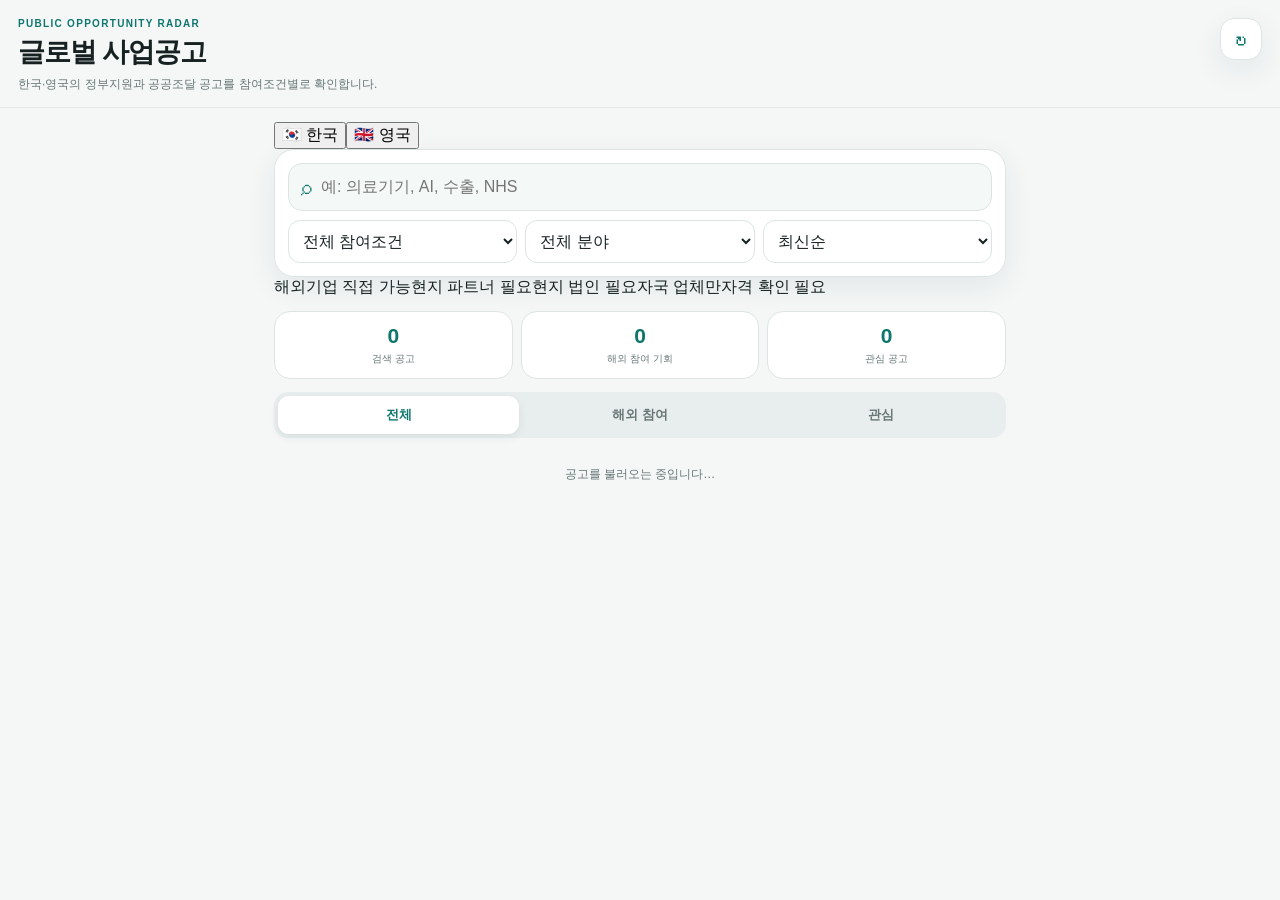
==== commit 25fa597a: "Add Korea and UK opportunity modes with eligibility filters" ====
--- a/index.html
+++ b/index.html
@@ -1,69 +1,9 @@
 <!doctype html>
-<html lang="ko">
-<head>
-<meta charset="utf-8">
-<meta name="viewport" content="width=device-width,initial-scale=1,viewport-fit=cover">
-<meta name="theme-color" content="#0f766e">
-<meta name="apple-mobile-web-app-capable" content="yes">
-<meta name="apple-mobile-web-app-status-bar-style" content="default">
-<meta name="apple-mobile-web-app-title" content="사업공고">
-<link rel="apple-touch-icon" href="icon.svg">
-<link rel="icon" href="icon.svg" type="image/svg+xml">
-<link rel="manifest" href="manifest.webmanifest">
-<link rel="stylesheet" href="styles.css?v=11">
-<title>사업공고 알리미</title>
-</head>
-<body>
-<header class="app-header">
-  <div>
-    <p class="eyebrow">KOREA PUBLIC FUNDING</p>
-    <h1>사업공고 알리미</h1>
-    <p class="subtitle">정부·지자체·공공기관 지원사업을 한곳에서 확인합니다.</p>
-  </div>
-  <button id="refreshBtn" class="icon-btn" aria-label="새로고침">↻</button>
-</header>
-
-<main>
-  <section class="search-panel">
-    <label class="search-box">
-      <span>⌕</span>
-      <input id="keywordInput" type="search" placeholder="예: 수출, 창업, 의료기기, AI">
-    </label>
-    <div class="filters">
-      <select id="regionFilter" aria-label="지역">
-        <option value="">전국</option><option>서울</option><option>부산</option><option>대구</option><option>인천</option><option>광주</option><option>대전</option><option>울산</option><option>세종</option><option>경기</option><option>강원</option><option>충북</option><option>충남</option><option>전북</option><option>전남</option><option>경북</option><option>경남</option><option>제주</option>
-      </select>
-      <select id="categoryFilter" aria-label="분야">
-        <option value="">전체 분야</option><option>금융</option><option>기술</option><option>인력</option><option>수출</option><option>내수</option><option>창업</option><option>경영</option><option>기타</option>
-      </select>
-      <select id="sortFilter" aria-label="정렬">
-        <option value="latest">최신순</option><option value="deadline">마감 임박순</option>
-      </select>
-    </div>
-  </section>
-
-  <section class="summary-row">
-    <article><strong id="totalCount">0</strong><span>검색 공고</span></article>
-    <article><strong id="urgentCount">0</strong><span>7일 이내 마감</span></article>
-    <article><strong id="savedCount">0</strong><span>관심 공고</span></article>
-  </section>
-
-  <div class="tabbar" role="tablist">
-    <button id="allTab" class="active" type="button">전체</button>
-    <button id="urgentTab" type="button">마감 임박</button>
-    <button id="savedTab" type="button">관심</button>
-  </div>
-
-  <section id="status" class="status">공고를 불러오는 중입니다…</section>
-  <section id="noticeList" class="notice-list" aria-live="polite"></section>
-</main>
-
-<dialog id="detailDialog">
-  <div class="dialog-head"><h2 id="detailTitle"></h2><button id="closeDialog" type="button">닫기</button></div>
-  <div id="detailBody"></div>
-</dialog>
-
-<script src="config.js?v=11"></script>
-<script src="app.js?v=11"></script>
-</body>
-</html>+<html lang="ko"><head><meta charset="utf-8"><meta name="viewport" content="width=device-width,initial-scale=1,viewport-fit=cover"><meta name="theme-color" content="#0f766e"><meta name="apple-mobile-web-app-capable" content="yes"><meta name="apple-mobile-web-app-status-bar-style" content="default"><meta name="apple-mobile-web-app-title" content="글로벌 공고"><link rel="apple-touch-icon" href="icon.svg"><link rel="icon" href="icon.svg" type="image/svg+xml"><link rel="manifest" href="manifest.webmanifest"><link rel="stylesheet" href="styles.css?v=12"><title>글로벌 사업공고</title></head>
+<body><header class="app-header"><div><p class="eyebrow">PUBLIC OPPORTUNITY RADAR</p><h1>글로벌 사업공고</h1><p class="subtitle">한국·영국의 정부지원과 공공조달 공고를 참여조건별로 확인합니다.</p></div><button id="refreshBtn" class="icon-btn" aria-label="새로고침">↻</button></header>
+<main><section class="country-switch"><button data-country="KR" class="active">🇰🇷 한국</button><button data-country="UK">🇬🇧 영국</button></section>
+<section class="search-panel"><label class="search-box"><span>⌕</span><input id="keywordInput" type="search" placeholder="예: 의료기기, AI, 수출, NHS"></label><div class="filters"><select id="eligibilityFilter"><option value="">전체 참여조건</option><option value="foreign_open">해외기업 직접 가능</option><option value="partner_required">현지 파트너 필요</option><option value="local_entity">현지 법인 필요</option><option value="domestic_only">자국 업체만</option><option value="review">자격 확인 필요</option></select><select id="categoryFilter"><option value="">전체 분야</option><option>기술</option><option>의료</option><option>수출</option><option>창업</option><option>조달</option><option>연구</option><option>기타</option></select><select id="sortFilter"><option value="latest">최신순</option><option value="deadline">마감 임박순</option></select></div></section>
+<section class="legend"><span class="elig foreign_open">해외기업 직접 가능</span><span class="elig partner_required">현지 파트너 필요</span><span class="elig local_entity">현지 법인 필요</span><span class="elig domestic_only">자국 업체만</span><span class="elig review">자격 확인 필요</span></section>
+<section class="summary-row"><article><strong id="totalCount">0</strong><span>검색 공고</span></article><article><strong id="foreignCount">0</strong><span>해외 참여 기회</span></article><article><strong id="savedCount">0</strong><span>관심 공고</span></article></section>
+<div class="tabbar"><button id="allTab" class="active">전체</button><button id="foreignTab">해외 참여</button><button id="savedTab">관심</button></div><section id="status" class="status">공고를 불러오는 중입니다…</section><section id="noticeList" class="notice-list"></section></main>
+<dialog id="detailDialog"><div class="dialog-head"><h2 id="detailTitle"></h2><button id="closeDialog">닫기</button></div><div id="detailBody"></div></dialog><script src="config.js?v=12"></script><script src="app.js?v=12"></script></body></html>
--- a/styles.css
+++ b/styles.css
@@ -1 +1 @@
-:root{--bg:#07101e;--panel:#101c2e;--panel2:#16243a;--text:#f4f7fb;--muted:#9eabc0;--accent:#54d6b2;--line:#263650;--gold:#f4c56a}*{box-sizing:border-box}html{background:var(--bg)}body{margin:0;background:linear-gradient(180deg,#0b1627 0%,var(--bg) 55%);color:var(--text);font-family:-apple-system,BlinkMacSystemFont,"Segoe UI",sans-serif;min-height:100vh;padding:env(safe-area-inset-top) 0 calc(82px + env(safe-area-inset-bottom))}button,textarea,input,select{font:inherit}.topbar{display:flex;justify-content:space-between;align-items:flex-start;padding:22px 18px 12px}.eyebrow{font-size:11px;letter-spacing:.14em;color:var(--accent);margin:0 0 5px}h1{font-size:32px;margin:0}.subtitle{color:var(--muted);font-size:13px;margin:5px 0 0;line-height:1.45}.install{border:0;border-radius:12px;padding:10px 12px;background:var(--accent);color:#032017;font-weight:800}.hidden{display:none}main{padding:0 16px 24px;max-width:760px;margin:auto}.status-card,.consultant,.global-search,.opportunity-engine{background:rgba(16,28,46,.94);border:1px solid var(--line);border-radius:20px;padding:16px;margin:10px 0 24px;box-shadow:0 15px 40px rgba(0,0,0,.18)}.status-card>div{display:flex;align-items:center;gap:8px}.status-card>span{display:block;color:var(--muted);font-size:12px;margin:7px 0}.status-card p{margin:0;color:#c5cfdd;font-size:13px;line-height:1.5}.live-dot{width:9px;height:9px;border-radius:50%;background:var(--accent);box-shadow:0 0 0 5px rgba(84,214,178,.12)}.section-head{display:flex;align-items:center;justify-content:space-between;margin:0 2px 12px}.section-head h2{font-size:19px;margin:0}.section-head span{font-size:12px;color:var(--muted)}.engine-flow{display:flex;align-items:center;gap:6px;overflow:auto;padding:5px 0 14px}.engine-flow span{white-space:nowrap;border:1px solid var(--line);border-radius:999px;padding:7px 10px;font-size:11px;background:#0b1727}.engine-flow b{color:var(--accent)}.opportunity-grid{display:grid;grid-template-columns:repeat(2,1fr);gap:9px}.opportunity-grid article{border:1px solid var(--line);border-radius:15px;background:var(--panel2);padding:12px;display:flex;flex-direction:column;gap:4px}.opportunity-grid small,.opportunity-grid span{font-size:10px;color:var(--muted)}.opportunity-grid strong{font-size:26px;color:var(--accent)}.timing-bar{display:grid;grid-template-columns:1fr 1.4fr 1fr;margin:13px 0;border-radius:12px;overflow:hidden;font-size:10px;text-align:center}.timing-bar span{padding:8px 4px}.too-early{background:#17233a;color:var(--muted)}.sweet-spot{background:#164234;color:var(--accent);font-weight:800}.too-late{background:#3b2527;color:#ffb0b0}.business-insight{border-left:3px solid var(--gold);background:#171c2b;border-radius:0 13px 13px 0;padding:12px;margin:12px 0}.business-insight strong{font-size:12px;color:var(--gold)}.business-insight p{font-size:12px;line-height:1.55;color:#d2dae6;margin:6px 0 0}.primary-action,.global-search-form button,.submit-btn,.approve-voice{width:100%;border:0;border-radius:13px;padding:12px;background:var(--accent);color:#062319;font-weight:900}.global-search-form{display:grid;gap:9px}.global-search-form input,.global-search-form select,.language-row select{width:100%;border:1px solid var(--line);border-radius:13px;background:#081321;color:var(--text);padding:12px;outline:none}.search-status{font-size:11px;color:var(--muted);padding:10px 2px}.search-results{display:grid;gap:10px}.search-card{border:1px solid var(--line);border-radius:15px;background:var(--panel2);padding:13px}.search-card h3{font-size:15px;line-height:1.4;margin:0 0 7px}.search-card p{font-size:12px;color:var(--muted);margin:0}.search-card a{display:inline-block;margin-top:10px;color:var(--accent);font-size:12px;text-decoration:none}.category-grid{display:grid;grid-template-columns:repeat(3,1fr);gap:10px;margin-bottom:26px}.category{min-height:86px;border:1px solid var(--line);background:var(--panel);color:var(--text);border-radius:17px;padding:12px 8px;text-align:left}.category.active{border-color:var(--accent);background:linear-gradient(145deg,#173529,#122439)}.category .icon{font-size:25px;display:block;margin-bottom:8px}.category strong{font-size:14px}.ghost-btn{border:1px solid var(--line);color:var(--muted);background:transparent;border-radius:10px;padding:7px 10px}.briefing-list{display:grid;gap:12px;margin-bottom:28px}.brief-card{background:var(--panel);border:1px solid var(--line);border-radius:17px;padding:14px}.brief-top{display:flex;justify-content:space-between;gap:10px;align-items:flex-start}.brief-card h3{font-size:16px;line-height:1.35;margin:0 0 8px}.brief-card p{font-size:13px;line-height:1.55;color:#c4cddd;margin:0}.score{white-space:nowrap;background:#0d2b24;color:var(--accent);border-radius:999px;padding:5px 8px;font-size:11px;font-weight:800}.meta{display:flex;flex-wrap:wrap;gap:6px;margin-top:12px}.tag{font-size:10px;border:1px solid var(--line);border-radius:999px;padding:4px 7px;color:var(--muted);background:transparent}.output-policy{display:flex;flex-direction:column;gap:4px;border:1px solid var(--line);background:#0b1727;border-radius:14px;padding:11px;margin-bottom:10px}.output-policy strong{font-size:12px;color:var(--accent)}.output-policy span{font-size:11px;color:var(--muted);line-height:1.45}.language-row{display:grid;grid-template-columns:110px 1fr;gap:8px;align-items:center;margin-bottom:10px}.language-row label{font-size:11px;color:var(--muted)}.language-row select{padding:9px}.chatbox{min-height:130px;max-height:360px;overflow:auto;display:flex;flex-direction:column;gap:10px;margin-bottom:12px}.message{border-radius:15px;padding:11px 12px;font-size:13px;line-height:1.55;white-space:pre-wrap}.message.assistant{background:var(--panel2);align-self:flex-start}.message.user{background:#194a3d;align-self:flex-end}.assistant-block{align-self:flex-start;max-width:100%}.assistant-block .message{margin-bottom:6px}.speak-request{border:1px solid var(--line);background:transparent;color:var(--accent);border-radius:10px;padding:7px 10px;font-size:12px}.input-wrap{position:relative}.input-wrap textarea{width:100%;resize:none;background:#081321;color:var(--text);border:1px solid var(--line);border-radius:14px;padding:12px 54px 12px 12px;outline:none}.mic-btn{position:absolute;right:8px;bottom:8px;width:40px;height:40px;border:1px solid var(--line);border-radius:50%;background:var(--panel2);color:var(--text)}.mic-btn.listening{background:#7c2630;box-shadow:0 0 0 5px rgba(255,139,139,.15)}.speech-status{font-size:11px;color:var(--muted);padding:7px 3px 0}.submit-btn{margin-top:9px}.disclaimer{font-size:10px;color:var(--muted);line-height:1.5;margin:10px 2px 0}.bottom-nav{position:fixed;left:0;right:0;bottom:0;padding:8px 12px calc(8px + env(safe-area-inset-bottom));background:rgba(7,16,30,.94);backdrop-filter:blur(18px);border-top:1px solid var(--line);display:grid;grid-template-columns:repeat(4,1fr);z-index:10}.bottom-nav button{border:0;background:transparent;color:var(--muted);padding:10px 2px;font-size:12px}.bottom-nav button.active{color:var(--accent);font-weight:800}dialog{width:min(92vw,560px);border:1px solid var(--line);border-radius:20px;background:var(--panel);color:var(--text);padding:16px}dialog::backdrop{background:rgba(0,0,0,.68)}.modal-head{display:flex;justify-content:space-between;align-items:center}.modal-head h3{margin:0}.modal-head button{border:0;background:transparent;color:var(--accent)}.source-row{padding:12px 0;border-bottom:1px solid var(--line)}.source-row strong{display:block;font-size:14px}.source-row span,.empty{font-size:12px;color:var(--muted)}@media(min-width:700px){.category-grid{grid-template-columns:repeat(5,1fr)}.global-search-form{grid-template-columns:1fr 180px 100px}.opportunity-grid{grid-template-columns:repeat(4,1fr)}}+:root{--bg:#f5f7f7;--panel:#fff;--text:#172121;--muted:#687676;--line:#dce5e4;--brand:#0f766e;--brand-soft:#e6f4f2;--danger:#c2413a;--shadow:0 10px 30px rgba(22,47,45,.08)}*{box-sizing:border-box}html{background:var(--bg)}body{margin:0;background:var(--bg);color:var(--text);font-family:-apple-system,BlinkMacSystemFont,"Apple SD Gothic Neo","Noto Sans KR","Segoe UI",sans-serif;min-height:100vh;padding:env(safe-area-inset-top) 0 calc(28px + env(safe-area-inset-bottom))}button,input,select{font:inherit}.app-header{position:sticky;top:0;z-index:20;display:flex;justify-content:space-between;align-items:flex-start;padding:18px 18px 14px;background:rgba(245,247,247,.94);backdrop-filter:blur(18px);border-bottom:1px solid rgba(220,229,228,.8)}.eyebrow{margin:0 0 5px;color:var(--brand);font-weight:800;font-size:10px;letter-spacing:.13em}h1{margin:0;font-size:27px;letter-spacing:-.04em}.subtitle{margin:6px 0 0;color:var(--muted);font-size:12px;line-height:1.45}.icon-btn{width:42px;height:42px;border:1px solid var(--line);border-radius:14px;background:var(--panel);color:var(--brand);font-size:24px;box-shadow:var(--shadow)}main{max-width:760px;margin:auto;padding:14px 14px 34px}.search-panel{background:var(--panel);border:1px solid var(--line);border-radius:20px;padding:13px;box-shadow:var(--shadow)}.search-box{display:flex;align-items:center;gap:9px;background:#f4f8f7;border:1px solid var(--line);border-radius:14px;padding:0 12px}.search-box span{font-size:21px;color:var(--brand)}.search-box input{width:100%;border:0;background:transparent;padding:14px 0;outline:none;color:var(--text)}.filters{display:grid;grid-template-columns:1fr 1fr;gap:8px;margin-top:9px}.filters select{min-width:0;border:1px solid var(--line);border-radius:12px;background:#fff;padding:11px 10px;color:var(--text);outline:none}.filters select:last-child{grid-column:1/-1}.summary-row{display:grid;grid-template-columns:repeat(3,1fr);gap:8px;margin:13px 0}.summary-row article{background:var(--panel);border:1px solid var(--line);border-radius:16px;padding:12px 6px;text-align:center}.summary-row strong{display:block;font-size:21px;color:var(--brand)}.summary-row span{display:block;margin-top:4px;font-size:10px;color:var(--muted)}.tabbar{display:grid;grid-template-columns:repeat(3,1fr);padding:4px;background:#e8eeed;border-radius:14px;margin:0 0 12px}.tabbar button{border:0;background:transparent;color:var(--muted);padding:10px 4px;border-radius:11px;font-size:13px;font-weight:700}.tabbar button.active{background:#fff;color:var(--brand);box-shadow:0 3px 10px rgba(20,52,49,.08)}.status{padding:16px 3px;color:var(--muted);font-size:12px;text-align:center}.notice-list{display:grid;gap:11px}.notice-card{background:var(--panel);border:1px solid var(--line);border-radius:18px;padding:15px;box-shadow:0 5px 18px rgba(22,47,45,.05)}.card-top{display:flex;justify-content:space-between;gap:10px;align-items:flex-start}.badges{display:flex;flex-wrap:wrap;gap:5px}.badge{display:inline-flex;border-radius:999px;padding:5px 8px;background:var(--brand-soft);color:var(--brand);font-size:10px;font-weight:800}.badge.urgent{background:#feeceb;color:var(--danger)}.save-btn{flex:0 0 auto;width:35px;height:35px;border:1px solid var(--line);border-radius:11px;background:#fff;color:#879392;font-size:19px}.save-btn.saved{color:#e79d16;background:#fff8e7}.notice-card h2{font-size:16px;line-height:1.45;letter-spacing:-.02em;margin:11px 0 9px}.notice-card p{margin:0;color:var(--muted);font-size:12px;line-height:1.55}.meta{display:grid;gap:5px;margin-top:12px;padding-top:11px;border-top:1px solid #edf1f1;font-size:11px;color:#566464}.meta-row{display:flex;gap:8px}.meta-row b{min-width:54px;color:#263434}.card-actions{display:grid;grid-template-columns:1fr 1fr;gap:8px;margin-top:12px}.card-actions button,.card-actions a{border-radius:12px;padding:10px;text-align:center;text-decoration:none;font-size:12px;font-weight:800}.detail-btn{border:1px solid var(--line);background:#fff;color:var(--text)}.source-link{border:0;background:var(--brand);color:#fff}.empty{background:var(--panel);border:1px dashed var(--line);border-radius:18px;padding:40px 18px;text-align:center;color:var(--muted);font-size:13px}dialog{width:min(92vw,620px);max-height:84vh;overflow:auto;border:0;border-radius:22px;background:#fff;color:var(--text);padding:18px;box-shadow:0 30px 80px rgba(0,0,0,.25)}dialog::backdrop{background:rgba(10,24,23,.55);backdrop-filter:blur(3px)}.dialog-head{display:flex;justify-content:space-between;gap:15px;align-items:flex-start}.dialog-head h2{font-size:19px;line-height:1.45;margin:0}.dialog-head button{border:0;background:var(--brand-soft);color:var(--brand);border-radius:10px;padding:8px 10px}.detail-section{margin-top:17px}.detail-section h3{font-size:13px;color:var(--brand);margin:0 0 7px}.detail-section p{font-size:13px;line-height:1.65;white-space:pre-wrap;margin:0;color:#40504f}.detail-source{display:block;margin-top:18px;background:var(--brand);color:#fff;text-align:center;text-decoration:none;padding:13px;border-radius:13px;font-weight:800}@media(min-width:640px){.filters{grid-template-columns:1fr 1fr 1fr}.filters select:last-child{grid-column:auto}.notice-list{grid-template-columns:1fr 1fr}}
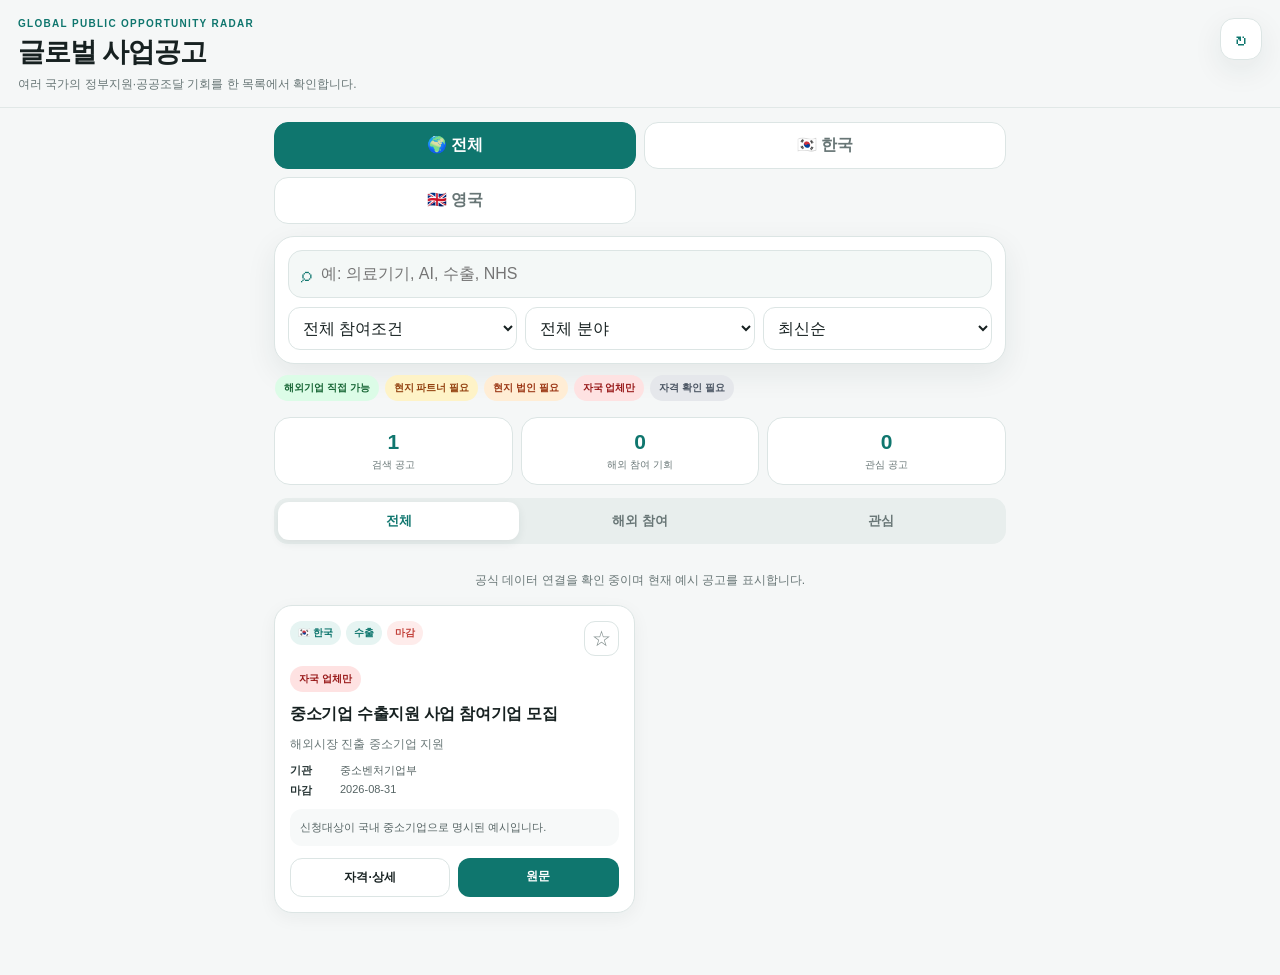
==== commit 891fa45c: "Add unified global opportunity view" ====
--- a/index.html
+++ b/index.html
@@ -1,9 +1,9 @@
 <!doctype html>
-<html lang="ko"><head><meta charset="utf-8"><meta name="viewport" content="width=device-width,initial-scale=1,viewport-fit=cover"><meta name="theme-color" content="#0f766e"><meta name="apple-mobile-web-app-capable" content="yes"><meta name="apple-mobile-web-app-status-bar-style" content="default"><meta name="apple-mobile-web-app-title" content="글로벌 공고"><link rel="apple-touch-icon" href="icon.svg"><link rel="icon" href="icon.svg" type="image/svg+xml"><link rel="manifest" href="manifest.webmanifest"><link rel="stylesheet" href="styles.css?v=12"><title>글로벌 사업공고</title></head>
-<body><header class="app-header"><div><p class="eyebrow">PUBLIC OPPORTUNITY RADAR</p><h1>글로벌 사업공고</h1><p class="subtitle">한국·영국의 정부지원과 공공조달 공고를 참여조건별로 확인합니다.</p></div><button id="refreshBtn" class="icon-btn" aria-label="새로고침">↻</button></header>
-<main><section class="country-switch"><button data-country="KR" class="active">🇰🇷 한국</button><button data-country="UK">🇬🇧 영국</button></section>
+<html lang="ko"><head><meta charset="utf-8"><meta name="viewport" content="width=device-width,initial-scale=1,viewport-fit=cover"><meta name="theme-color" content="#0f766e"><meta name="apple-mobile-web-app-capable" content="yes"><meta name="apple-mobile-web-app-status-bar-style" content="default"><meta name="apple-mobile-web-app-title" content="글로벌 공고"><link rel="apple-touch-icon" href="icon.svg"><link rel="icon" href="icon.svg" type="image/svg+xml"><link rel="manifest" href="manifest.webmanifest"><link rel="stylesheet" href="styles.css?v=13"><title>글로벌 사업공고</title></head>
+<body><header class="app-header"><div><p class="eyebrow">GLOBAL PUBLIC OPPORTUNITY RADAR</p><h1>글로벌 사업공고</h1><p class="subtitle">여러 국가의 정부지원·공공조달 기회를 한 목록에서 확인합니다.</p></div><button id="refreshBtn" class="icon-btn" aria-label="새로고침">↻</button></header>
+<main><section class="country-switch"><button data-country="ALL" class="active">🌍 전체</button><button data-country="KR">🇰🇷 한국</button><button data-country="UK">🇬🇧 영국</button></section>
 <section class="search-panel"><label class="search-box"><span>⌕</span><input id="keywordInput" type="search" placeholder="예: 의료기기, AI, 수출, NHS"></label><div class="filters"><select id="eligibilityFilter"><option value="">전체 참여조건</option><option value="foreign_open">해외기업 직접 가능</option><option value="partner_required">현지 파트너 필요</option><option value="local_entity">현지 법인 필요</option><option value="domestic_only">자국 업체만</option><option value="review">자격 확인 필요</option></select><select id="categoryFilter"><option value="">전체 분야</option><option>기술</option><option>의료</option><option>수출</option><option>창업</option><option>조달</option><option>연구</option><option>기타</option></select><select id="sortFilter"><option value="latest">최신순</option><option value="deadline">마감 임박순</option></select></div></section>
 <section class="legend"><span class="elig foreign_open">해외기업 직접 가능</span><span class="elig partner_required">현지 파트너 필요</span><span class="elig local_entity">현지 법인 필요</span><span class="elig domestic_only">자국 업체만</span><span class="elig review">자격 확인 필요</span></section>
 <section class="summary-row"><article><strong id="totalCount">0</strong><span>검색 공고</span></article><article><strong id="foreignCount">0</strong><span>해외 참여 기회</span></article><article><strong id="savedCount">0</strong><span>관심 공고</span></article></section>
 <div class="tabbar"><button id="allTab" class="active">전체</button><button id="foreignTab">해외 참여</button><button id="savedTab">관심</button></div><section id="status" class="status">공고를 불러오는 중입니다…</section><section id="noticeList" class="notice-list"></section></main>
-<dialog id="detailDialog"><div class="dialog-head"><h2 id="detailTitle"></h2><button id="closeDialog">닫기</button></div><div id="detailBody"></div></dialog><script src="config.js?v=12"></script><script src="app.js?v=12"></script></body></html>+<dialog id="detailDialog"><div class="dialog-head"><h2 id="detailTitle"></h2><button id="closeDialog">닫기</button></div><div id="detailBody"></div></dialog><script src="config.js?v=13"></script><script src="app.js?v=13"></script></body></html>
--- a/styles.css
+++ b/styles.css
@@ -1 +1 @@
-:root{--bg:#f5f7f7;--panel:#fff;--text:#172121;--muted:#687676;--line:#dce5e4;--brand:#0f766e;--brand-soft:#e6f4f2;--danger:#c2413a;--shadow:0 10px 30px rgba(22,47,45,.08)}*{box-sizing:border-box}html{background:var(--bg)}body{margin:0;background:var(--bg);color:var(--text);font-family:-apple-system,BlinkMacSystemFont,"Apple SD Gothic Neo","Noto Sans KR","Segoe UI",sans-serif;min-height:100vh;padding:env(safe-area-inset-top) 0 calc(28px + env(safe-area-inset-bottom))}button,input,select{font:inherit}.app-header{position:sticky;top:0;z-index:20;display:flex;justify-content:space-between;align-items:flex-start;padding:18px 18px 14px;background:rgba(245,247,247,.94);backdrop-filter:blur(18px);border-bottom:1px solid rgba(220,229,228,.8)}.eyebrow{margin:0 0 5px;color:var(--brand);font-weight:800;font-size:10px;letter-spacing:.13em}h1{margin:0;font-size:27px;letter-spacing:-.04em}.subtitle{margin:6px 0 0;color:var(--muted);font-size:12px;line-height:1.45}.icon-btn{width:42px;height:42px;border:1px solid var(--line);border-radius:14px;background:var(--panel);color:var(--brand);font-size:24px;box-shadow:var(--shadow)}main{max-width:760px;margin:auto;padding:14px 14px 34px}.search-panel{background:var(--panel);border:1px solid var(--line);border-radius:20px;padding:13px;box-shadow:var(--shadow)}.search-box{display:flex;align-items:center;gap:9px;background:#f4f8f7;border:1px solid var(--line);border-radius:14px;padding:0 12px}.search-box span{font-size:21px;color:var(--brand)}.search-box input{width:100%;border:0;background:transparent;padding:14px 0;outline:none;color:var(--text)}.filters{display:grid;grid-template-columns:1fr 1fr;gap:8px;margin-top:9px}.filters select{min-width:0;border:1px solid var(--line);border-radius:12px;background:#fff;padding:11px 10px;color:var(--text);outline:none}.filters select:last-child{grid-column:1/-1}.summary-row{display:grid;grid-template-columns:repeat(3,1fr);gap:8px;margin:13px 0}.summary-row article{background:var(--panel);border:1px solid var(--line);border-radius:16px;padding:12px 6px;text-align:center}.summary-row strong{display:block;font-size:21px;color:var(--brand)}.summary-row span{display:block;margin-top:4px;font-size:10px;color:var(--muted)}.tabbar{display:grid;grid-template-columns:repeat(3,1fr);padding:4px;background:#e8eeed;border-radius:14px;margin:0 0 12px}.tabbar button{border:0;background:transparent;color:var(--muted);padding:10px 4px;border-radius:11px;font-size:13px;font-weight:700}.tabbar button.active{background:#fff;color:var(--brand);box-shadow:0 3px 10px rgba(20,52,49,.08)}.status{padding:16px 3px;color:var(--muted);font-size:12px;text-align:center}.notice-list{display:grid;gap:11px}.notice-card{background:var(--panel);border:1px solid var(--line);border-radius:18px;padding:15px;box-shadow:0 5px 18px rgba(22,47,45,.05)}.card-top{display:flex;justify-content:space-between;gap:10px;align-items:flex-start}.badges{display:flex;flex-wrap:wrap;gap:5px}.badge{display:inline-flex;border-radius:999px;padding:5px 8px;background:var(--brand-soft);color:var(--brand);font-size:10px;font-weight:800}.badge.urgent{background:#feeceb;color:var(--danger)}.save-btn{flex:0 0 auto;width:35px;height:35px;border:1px solid var(--line);border-radius:11px;background:#fff;color:#879392;font-size:19px}.save-btn.saved{color:#e79d16;background:#fff8e7}.notice-card h2{font-size:16px;line-height:1.45;letter-spacing:-.02em;margin:11px 0 9px}.notice-card p{margin:0;color:var(--muted);font-size:12px;line-height:1.55}.meta{display:grid;gap:5px;margin-top:12px;padding-top:11px;border-top:1px solid #edf1f1;font-size:11px;color:#566464}.meta-row{display:flex;gap:8px}.meta-row b{min-width:54px;color:#263434}.card-actions{display:grid;grid-template-columns:1fr 1fr;gap:8px;margin-top:12px}.card-actions button,.card-actions a{border-radius:12px;padding:10px;text-align:center;text-decoration:none;font-size:12px;font-weight:800}.detail-btn{border:1px solid var(--line);background:#fff;color:var(--text)}.source-link{border:0;background:var(--brand);color:#fff}.empty{background:var(--panel);border:1px dashed var(--line);border-radius:18px;padding:40px 18px;text-align:center;color:var(--muted);font-size:13px}dialog{width:min(92vw,620px);max-height:84vh;overflow:auto;border:0;border-radius:22px;background:#fff;color:var(--text);padding:18px;box-shadow:0 30px 80px rgba(0,0,0,.25)}dialog::backdrop{background:rgba(10,24,23,.55);backdrop-filter:blur(3px)}.dialog-head{display:flex;justify-content:space-between;gap:15px;align-items:flex-start}.dialog-head h2{font-size:19px;line-height:1.45;margin:0}.dialog-head button{border:0;background:var(--brand-soft);color:var(--brand);border-radius:10px;padding:8px 10px}.detail-section{margin-top:17px}.detail-section h3{font-size:13px;color:var(--brand);margin:0 0 7px}.detail-section p{font-size:13px;line-height:1.65;white-space:pre-wrap;margin:0;color:#40504f}.detail-source{display:block;margin-top:18px;background:var(--brand);color:#fff;text-align:center;text-decoration:none;padding:13px;border-radius:13px;font-weight:800}@media(min-width:640px){.filters{grid-template-columns:1fr 1fr 1fr}.filters select:last-child{grid-column:auto}.notice-list{grid-template-columns:1fr 1fr}}+:root{--bg:#f5f7f7;--panel:#fff;--text:#172121;--muted:#687676;--line:#dce5e4;--brand:#0f766e;--brand-soft:#e6f4f2;--danger:#c2413a;--shadow:0 10px 30px rgba(22,47,45,.08)}*{box-sizing:border-box}html{background:var(--bg)}body{margin:0;background:var(--bg);color:var(--text);font-family:-apple-system,BlinkMacSystemFont,"Apple SD Gothic Neo","Noto Sans KR","Segoe UI",sans-serif;min-height:100vh;padding:env(safe-area-inset-top) 0 calc(28px + env(safe-area-inset-bottom))}button,input,select{font:inherit}.app-header{position:sticky;top:0;z-index:20;display:flex;justify-content:space-between;align-items:flex-start;padding:18px 18px 14px;background:rgba(245,247,247,.94);backdrop-filter:blur(18px);border-bottom:1px solid rgba(220,229,228,.8)}.eyebrow{margin:0 0 5px;color:var(--brand);font-weight:800;font-size:10px;letter-spacing:.13em}h1{margin:0;font-size:27px;letter-spacing:-.04em}.subtitle{margin:6px 0 0;color:var(--muted);font-size:12px;line-height:1.45}.icon-btn{width:42px;height:42px;border:1px solid var(--line);border-radius:14px;background:var(--panel);color:var(--brand);font-size:24px;box-shadow:var(--shadow)}main{max-width:760px;margin:auto;padding:14px 14px 34px}.country-switch{display:grid;grid-template-columns:1fr 1fr;gap:8px;margin-bottom:12px}.country-switch button{border:1px solid var(--line);background:#fff;border-radius:14px;padding:12px;font-weight:800;color:var(--muted)}.country-switch button.active{background:var(--brand);color:#fff;border-color:var(--brand)}.search-panel{background:var(--panel);border:1px solid var(--line);border-radius:20px;padding:13px;box-shadow:var(--shadow)}.search-box{display:flex;align-items:center;gap:9px;background:#f4f8f7;border:1px solid var(--line);border-radius:14px;padding:0 12px}.search-box span{font-size:21px;color:var(--brand)}.search-box input{width:100%;border:0;background:transparent;padding:14px 0;outline:none;color:var(--text)}.filters{display:grid;grid-template-columns:1fr 1fr;gap:8px;margin-top:9px}.filters select{min-width:0;border:1px solid var(--line);border-radius:12px;background:#fff;padding:11px 10px;color:var(--text);outline:none}.filters select:last-child{grid-column:1/-1}.legend{display:flex;gap:6px;overflow:auto;padding:11px 1px 3px}.elig{display:inline-flex;align-items:center;border-radius:999px;padding:6px 9px;font-size:10px;font-weight:900;white-space:nowrap}.foreign_open{background:#dcfce7;color:#166534}.partner_required{background:#fef3c7;color:#92400e}.local_entity{background:#ffedd5;color:#9a3412}.domestic_only{background:#fee2e2;color:#991b1b}.review{background:#e5e7eb;color:#4b5563}.summary-row{display:grid;grid-template-columns:repeat(3,1fr);gap:8px;margin:13px 0}.summary-row article{background:var(--panel);border:1px solid var(--line);border-radius:16px;padding:12px 6px;text-align:center}.summary-row strong{display:block;font-size:21px;color:var(--brand)}.summary-row span{display:block;margin-top:4px;font-size:10px;color:var(--muted)}.tabbar{display:grid;grid-template-columns:repeat(3,1fr);padding:4px;background:#e8eeed;border-radius:14px;margin:0 0 12px}.tabbar button{border:0;background:transparent;color:var(--muted);padding:10px 4px;border-radius:11px;font-size:13px;font-weight:700}.tabbar button.active{background:#fff;color:var(--brand);box-shadow:0 3px 10px rgba(20,52,49,.08)}.status{padding:16px 3px;color:var(--muted);font-size:12px;text-align:center}.notice-list{display:grid;gap:11px}.notice-card{background:var(--panel);border:1px solid var(--line);border-radius:18px;padding:15px;box-shadow:0 5px 18px rgba(22,47,45,.05)}.card-top{display:flex;justify-content:space-between;gap:10px;align-items:flex-start}.badges{display:flex;flex-wrap:wrap;gap:5px}.badge{display:inline-flex;border-radius:999px;padding:5px 8px;background:var(--brand-soft);color:var(--brand);font-size:10px;font-weight:800}.badge.urgent{background:#feeceb;color:var(--danger)}.save-btn{flex:0 0 auto;width:35px;height:35px;border:1px solid var(--line);border-radius:11px;background:#fff;color:#879392;font-size:19px}.save-btn.saved{color:#e79d16;background:#fff8e7}.notice-card>.elig{margin-top:10px}.notice-card h2{font-size:16px;line-height:1.45;letter-spacing:-.02em;margin:10px 0 9px}.notice-card p{margin:0 0 10px;color:var(--muted);font-size:12px;line-height:1.55}.meta-row{display:flex;gap:8px;margin-top:5px;font-size:11px;color:#566464}.meta-row b{min-width:42px;color:#263434}.eligibility-note{margin-top:11px;padding:10px;border-radius:12px;background:#f7f9f9;color:#566464;font-size:11px;line-height:1.5}.card-actions{display:grid;grid-template-columns:1fr 1fr;gap:8px;margin-top:12px}.card-actions button,.card-actions a{border-radius:12px;padding:10px;text-align:center;text-decoration:none;font-size:12px;font-weight:800}.detail-btn{border:1px solid var(--line);background:#fff;color:var(--text)}.source-link{border:0;background:var(--brand);color:#fff}.empty{background:var(--panel);border:1px dashed var(--line);border-radius:18px;padding:40px 18px;text-align:center;color:var(--muted);font-size:13px}dialog{width:min(92vw,620px);max-height:84vh;overflow:auto;border:0;border-radius:22px;background:#fff;color:var(--text);padding:18px;box-shadow:0 30px 80px rgba(0,0,0,.25)}dialog::backdrop{background:rgba(10,24,23,.55);backdrop-filter:blur(3px)}.dialog-head{display:flex;justify-content:space-between;gap:15px;align-items:flex-start}.dialog-head h2{font-size:19px;line-height:1.45;margin:0}.dialog-head button{border:0;background:var(--brand-soft);color:var(--brand);border-radius:10px;padding:8px 10px}.detail-section{margin-top:17px}.detail-section h3{font-size:13px;color:var(--brand);margin:0 0 7px}.detail-section p{font-size:13px;line-height:1.65;white-space:pre-wrap;margin:0;color:#40504f}.detail-section small{display:block;margin-top:7px;color:var(--muted);line-height:1.5}.detail-source{display:block;margin-top:18px;background:var(--brand);color:#fff;text-align:center;text-decoration:none;padding:13px;border-radius:13px;font-weight:800}@media(min-width:640px){.filters{grid-template-columns:1fr 1fr 1fr}.filters select:last-child{grid-column:auto}.notice-list{grid-template-columns:1fr 1fr}}
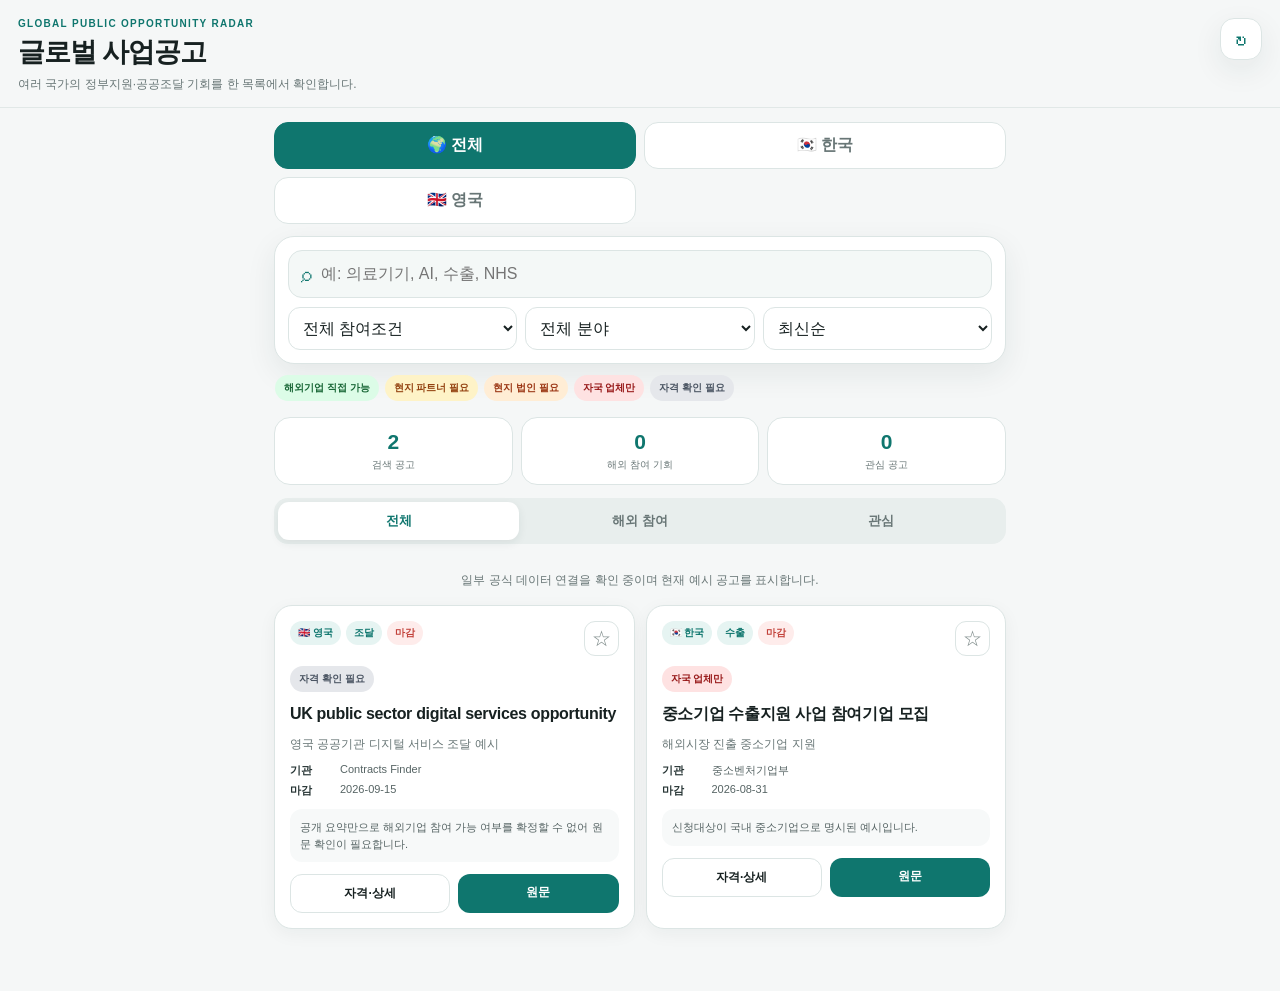
==== commit 0500a06f: "Connect Google AdSense account" ====
--- a/index.html
+++ b/index.html
@@ -1,5 +1,7 @@
 <!doctype html>
-<html lang="ko"><head><meta charset="utf-8"><meta name="viewport" content="width=device-width,initial-scale=1,viewport-fit=cover"><meta name="theme-color" content="#0f766e"><meta name="apple-mobile-web-app-capable" content="yes"><meta name="apple-mobile-web-app-status-bar-style" content="default"><meta name="apple-mobile-web-app-title" content="글로벌 공고"><link rel="apple-touch-icon" href="icon.svg"><link rel="icon" href="icon.svg" type="image/svg+xml"><link rel="manifest" href="manifest.webmanifest"><link rel="stylesheet" href="styles.css?v=13"><title>글로벌 사업공고</title></head>
+<html lang="ko"><head>
+  <meta name="google-adsense-account" content="ca-pub-9335333067725848">
+  <script async src="https://pagead2.googlesyndication.com/pagead/js/adsbygoogle.js?client=ca-pub-9335333067725848" crossorigin="anonymous"></script><meta charset="utf-8"><meta name="viewport" content="width=device-width,initial-scale=1,viewport-fit=cover"><meta name="theme-color" content="#0f766e"><meta name="apple-mobile-web-app-capable" content="yes"><meta name="apple-mobile-web-app-status-bar-style" content="default"><meta name="apple-mobile-web-app-title" content="글로벌 공고"><link rel="apple-touch-icon" href="icon.svg"><link rel="icon" href="icon.svg" type="image/svg+xml"><link rel="manifest" href="manifest.webmanifest"><link rel="stylesheet" href="styles.css?v=13"><title>글로벌 사업공고</title></head>
 <body><header class="app-header"><div><p class="eyebrow">GLOBAL PUBLIC OPPORTUNITY RADAR</p><h1>글로벌 사업공고</h1><p class="subtitle">여러 국가의 정부지원·공공조달 기회를 한 목록에서 확인합니다.</p></div><button id="refreshBtn" class="icon-btn" aria-label="새로고침">↻</button></header>
 <main><section class="country-switch"><button data-country="ALL" class="active">🌍 전체</button><button data-country="KR">🇰🇷 한국</button><button data-country="UK">🇬🇧 영국</button></section>
 <section class="search-panel"><label class="search-box"><span>⌕</span><input id="keywordInput" type="search" placeholder="예: 의료기기, AI, 수출, NHS"></label><div class="filters"><select id="eligibilityFilter"><option value="">전체 참여조건</option><option value="foreign_open">해외기업 직접 가능</option><option value="partner_required">현지 파트너 필요</option><option value="local_entity">현지 법인 필요</option><option value="domestic_only">자국 업체만</option><option value="review">자격 확인 필요</option></select><select id="categoryFilter"><option value="">전체 분야</option><option>기술</option><option>의료</option><option>수출</option><option>창업</option><option>조달</option><option>연구</option><option>기타</option></select><select id="sortFilter"><option value="latest">최신순</option><option value="deadline">마감 임박순</option></select></div></section>
